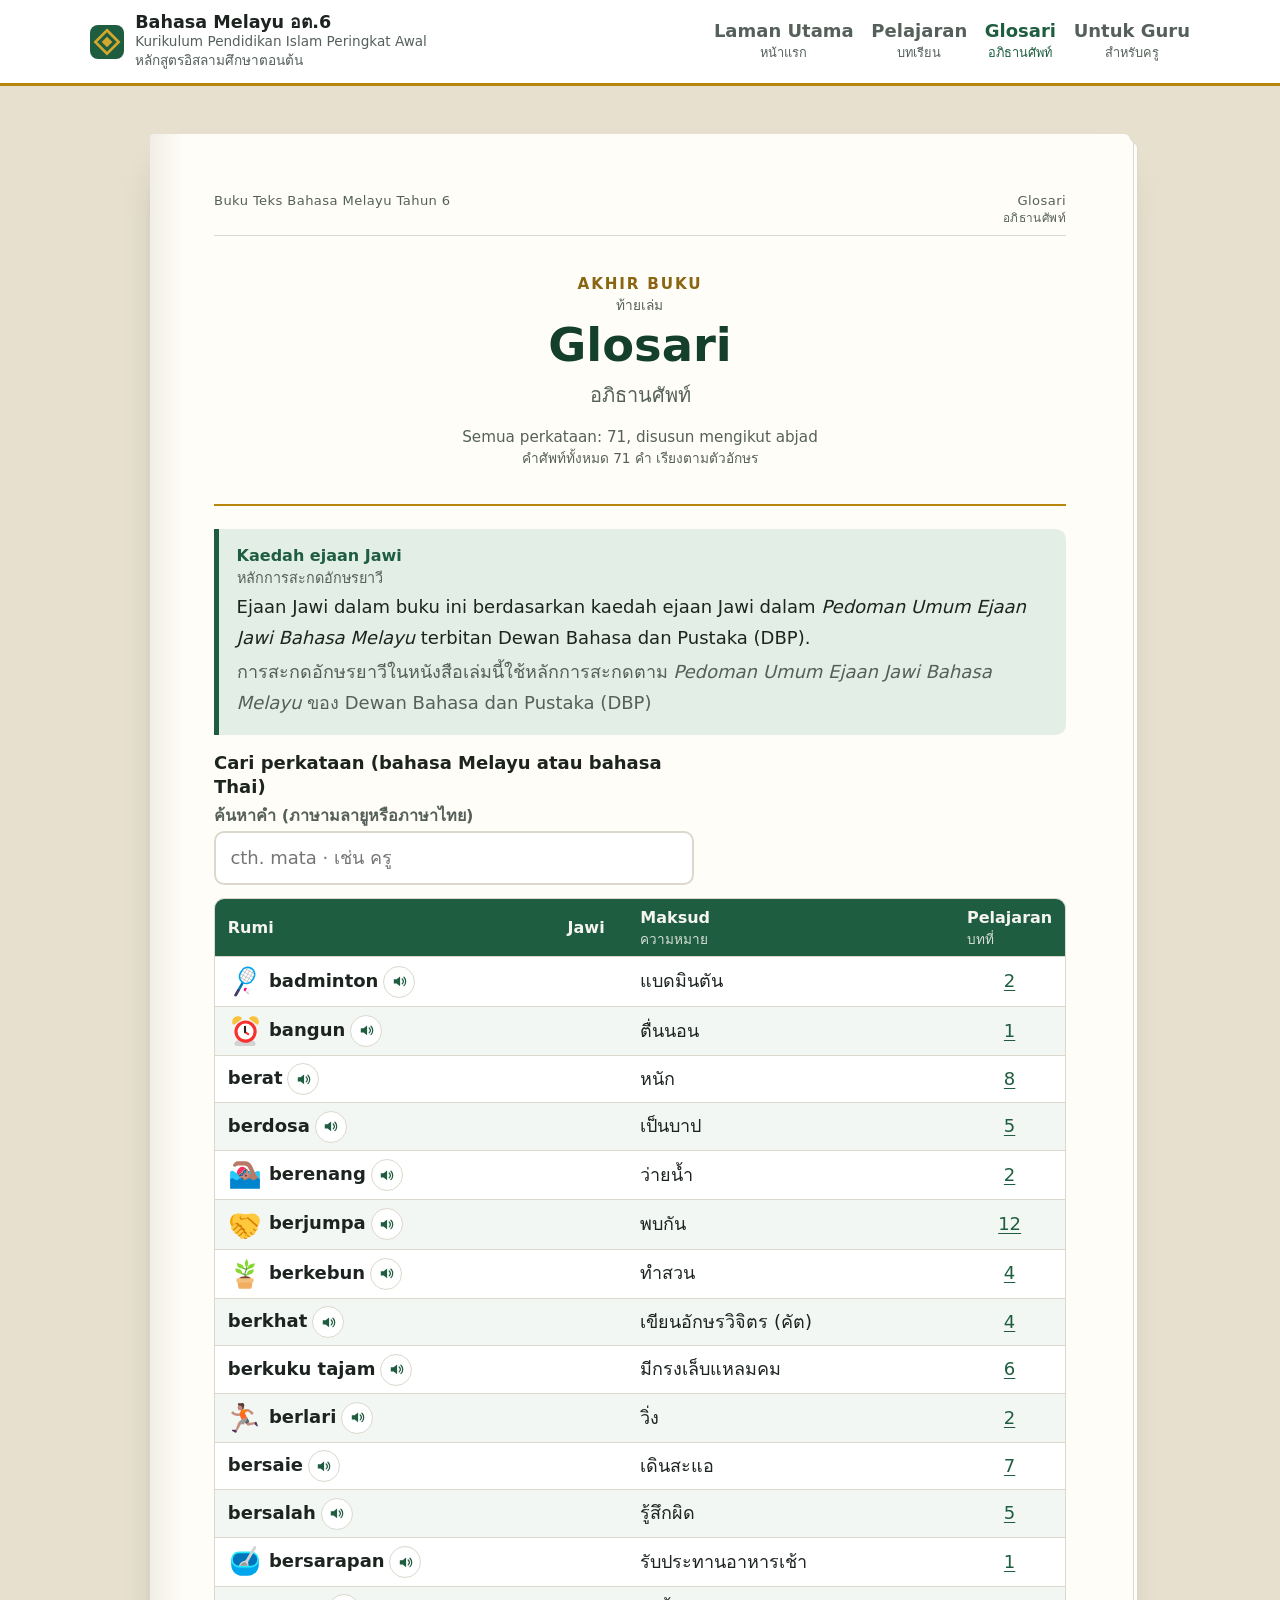
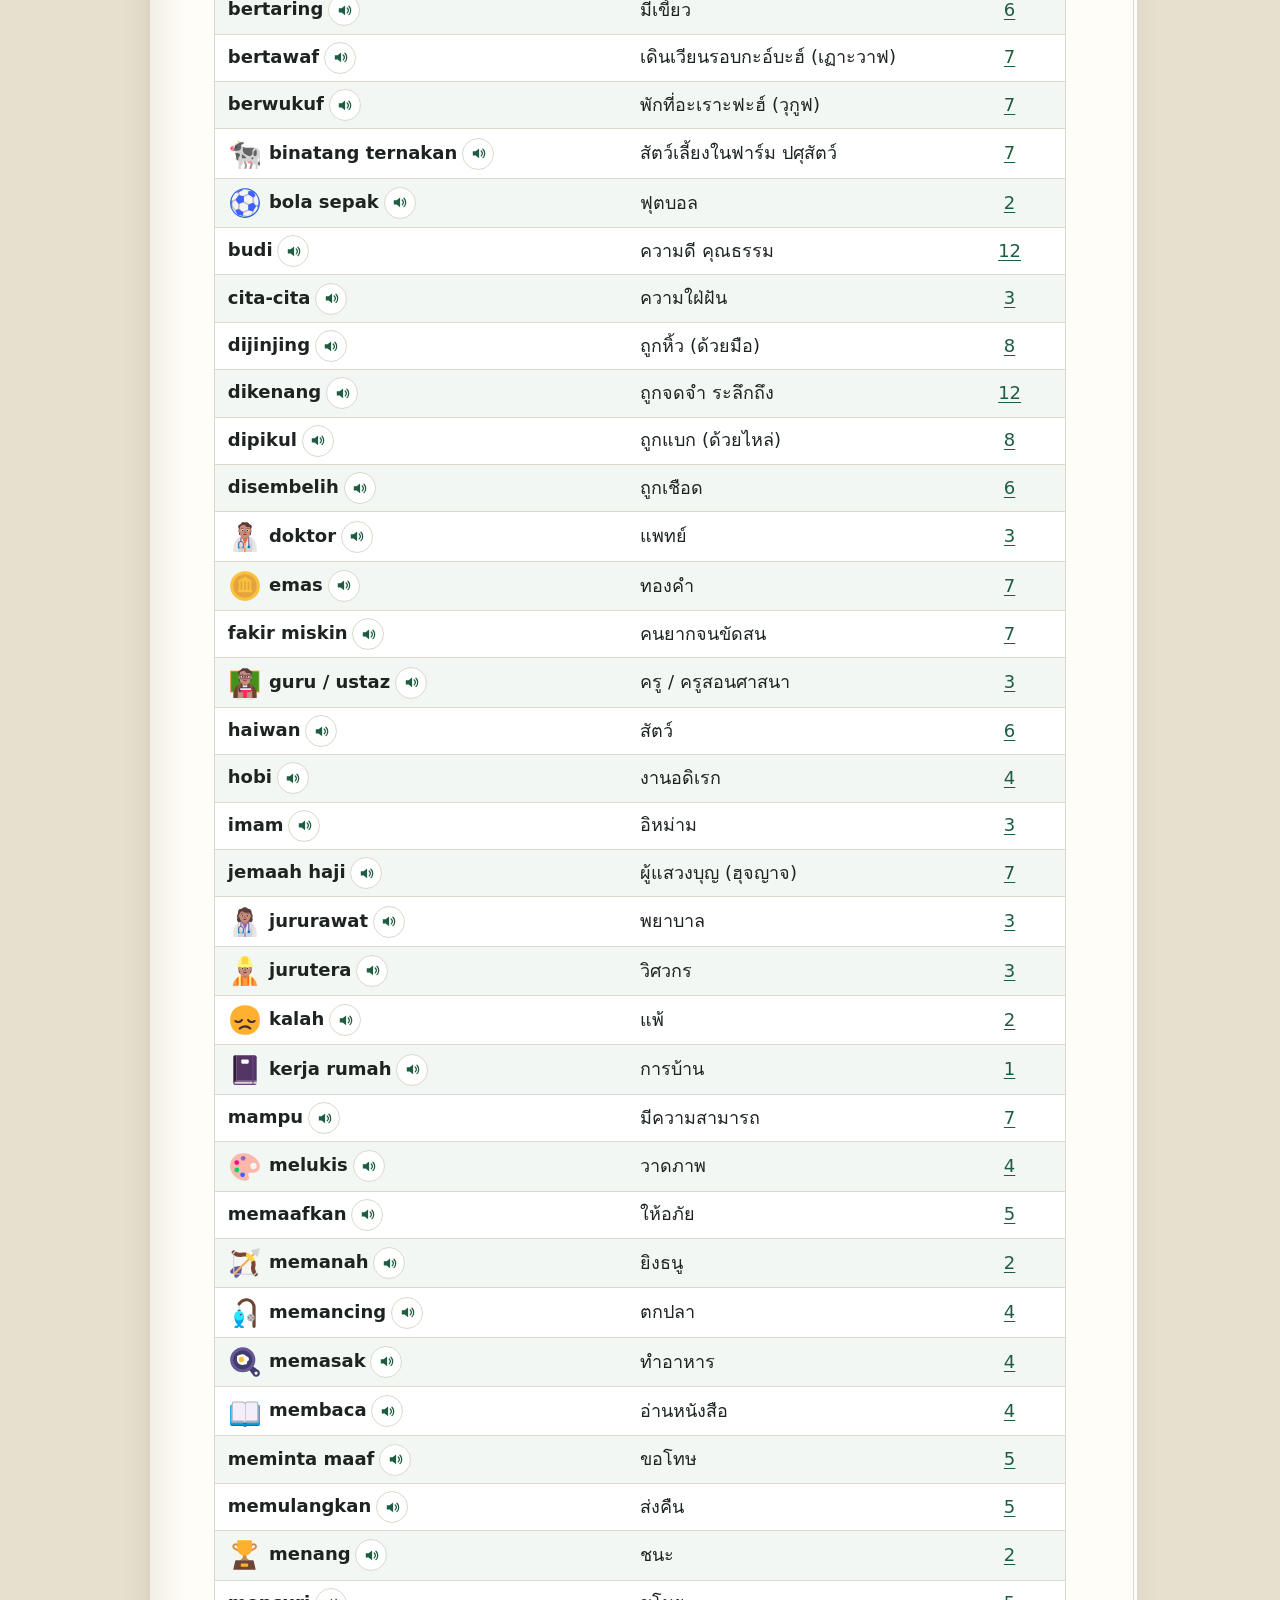
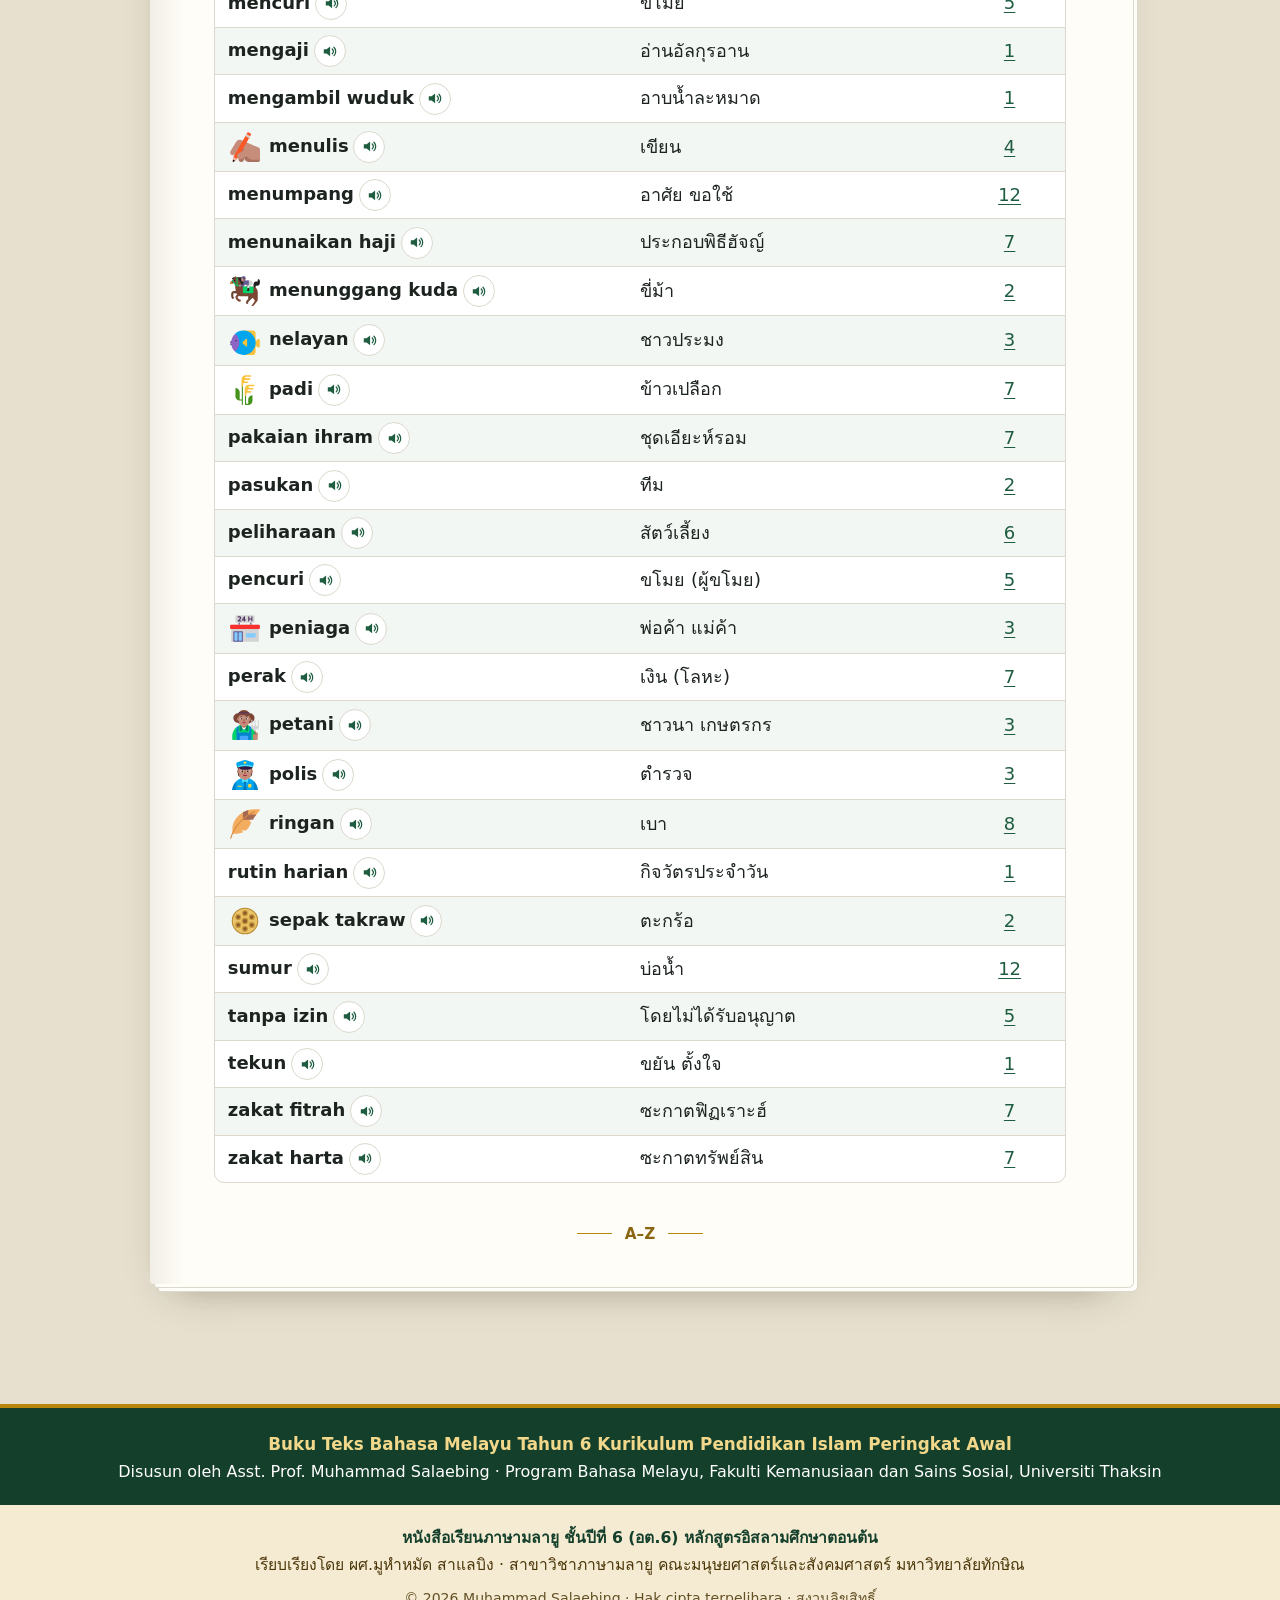
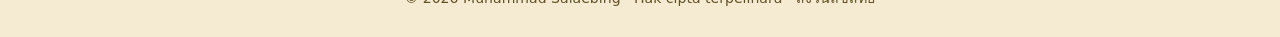
==== glosari.html @ 243a4817 "Laman buku teks Bahasa Melayu Tahun 6 (12 pelajaran) Laman web buku teks dwibahasa (Melayu–Thai) den" ====
<!doctype html>
<html lang="th">
<head>
<meta charset="utf-8">
<meta name="viewport" content="width=device-width, initial-scale=1">
<meta http-equiv="Content-Security-Policy" content="default-src 'self'; script-src 'self' https://gc.zgo.at; style-src 'self' 'unsafe-inline' https://fonts.googleapis.com; font-src 'self' https://fonts.gstatic.com; img-src 'self' data: https://buku-bm-at6.goatcounter.com; connect-src 'self' https://buku-bm-at6.goatcounter.com; media-src 'self'; object-src 'none'; base-uri 'self'; form-action 'none'; upgrade-insecure-requests">
<meta name="referrer" content="strict-origin-when-cross-origin">
<title>Glosari · อภิธานศัพท์ภาษามลายู–ไทย — Buku Teks Bahasa Melayu Tahun 6 · หนังสือเรียนภาษามลายู อต.6</title>
<meta name="description" content="Glosari bahasa Melayu–Thai: 71 perkataan dalam tulisan Rumi dan Jawi beserta sebutan. อภิธานศัพท์ภาษามลายู–ไทย 71 คำ อักษรรูมีและยาวี พร้อมเสียงอ่าน">
<link rel="canonical" href="https://salaebing-bahasa.github.io/buku-bm-at6/glosari.html">
<meta name="author" content="Muhammad Salaebing (ผศ.มูหำหมัด สาแลบิง)">
<meta property="og:type" content="website">
<meta property="og:site_name" content="Buku Teks Bahasa Melayu Tahun 6 · หนังสือเรียนภาษามลายู อต.6">
<meta property="og:title" content="Glosari · อภิธานศัพท์ภาษามลายู–ไทย — Buku Teks Bahasa Melayu Tahun 6 · หนังสือเรียนภาษามลายู อต.6">
<meta property="og:description" content="Glosari bahasa Melayu–Thai: 71 perkataan dalam tulisan Rumi dan Jawi beserta sebutan. อภิธานศัพท์ภาษามลายู–ไทย 71 คำ อักษรรูมีและยาวี พร้อมเสียงอ่าน">
<meta property="og:url" content="https://salaebing-bahasa.github.io/buku-bm-at6/glosari.html">
<meta property="og:image" content="https://salaebing-bahasa.github.io/buku-bm-at6/assets/share.png">
<meta property="og:image:width" content="1200">
<meta property="og:image:height" content="630">
<meta property="og:locale" content="th_TH">
<meta property="og:locale:alternate" content="ms_MY">
<meta name="twitter:card" content="summary_large_image">
<script type="application/ld+json">{"@context":"https://schema.org","@type":"DefinedTermSet","name":"Glosari Bahasa Melayu Tahun 6 · อภิธานศัพท์ อต.6","inLanguage":["ms","th"],"url":"https://salaebing-bahasa.github.io/buku-bm-at6/glosari.html","hasDefinedTerm":[{"@type":"DefinedTerm","name":"badminton","description":"แบดมินตัน"},{"@type":"DefinedTerm","name":"bangun","description":"ตื่นนอน"},{"@type":"DefinedTerm","name":"berat","description":"หนัก"},{"@type":"DefinedTerm","name":"berdosa","description":"เป็นบาป"},{"@type":"DefinedTerm","name":"berenang","description":"ว่ายน้ำ"},{"@type":"DefinedTerm","name":"berjumpa","description":"พบกัน"},{"@type":"DefinedTerm","name":"berkebun","description":"ทำสวน"},{"@type":"DefinedTerm","name":"berkhat","description":"เขียนอักษรวิจิตร (คัต)"},{"@type":"DefinedTerm","name":"berkuku tajam","description":"มีกรงเล็บแหลมคม"},{"@type":"DefinedTerm","name":"berlari","description":"วิ่ง"},{"@type":"DefinedTerm","name":"bersaie","description":"เดินสะแอ"},{"@type":"DefinedTerm","name":"bersalah","description":"รู้สึกผิด"},{"@type":"DefinedTerm","name":"bersarapan","description":"รับประทานอาหารเช้า"},{"@type":"DefinedTerm","name":"bertaring","description":"มีเขี้ยว"},{"@type":"DefinedTerm","name":"bertawaf","description":"เดินเวียนรอบกะอ์บะฮ์ (เฏาะวาฟ)"},{"@type":"DefinedTerm","name":"berwukuf","description":"พักที่อะเราะฟะฮ์ (วุกูฟ)"},{"@type":"DefinedTerm","name":"binatang ternakan","description":"สัตว์เลี้ยงในฟาร์ม ปศุสัตว์"},{"@type":"DefinedTerm","name":"bola sepak","description":"ฟุตบอล"},{"@type":"DefinedTerm","name":"budi","description":"ความดี คุณธรรม"},{"@type":"DefinedTerm","name":"cita-cita","description":"ความใฝ่ฝัน"},{"@type":"DefinedTerm","name":"dijinjing","description":"ถูกหิ้ว (ด้วยมือ)"},{"@type":"DefinedTerm","name":"dikenang","description":"ถูกจดจำ ระลึกถึง"},{"@type":"DefinedTerm","name":"dipikul","description":"ถูกแบก (ด้วยไหล่)"},{"@type":"DefinedTerm","name":"disembelih","description":"ถูกเชือด"},{"@type":"DefinedTerm","name":"doktor","description":"แพทย์"},{"@type":"DefinedTerm","name":"emas","description":"ทองคำ"},{"@type":"DefinedTerm","name":"fakir miskin","description":"คนยากจนขัดสน"},{"@type":"DefinedTerm","name":"guru / ustaz","description":"ครู / ครูสอนศาสนา"},{"@type":"DefinedTerm","name":"haiwan","description":"สัตว์"},{"@type":"DefinedTerm","name":"hobi","description":"งานอดิเรก"},{"@type":"DefinedTerm","name":"imam","description":"อิหม่าม"},{"@type":"DefinedTerm","name":"jemaah haji","description":"ผู้แสวงบุญ (ฮุจญาจ)"},{"@type":"DefinedTerm","name":"jururawat","description":"พยาบาล"},{"@type":"DefinedTerm","name":"jurutera","description":"วิศวกร"},{"@type":"DefinedTerm","name":"kalah","description":"แพ้"},{"@type":"DefinedTerm","name":"kerja rumah","description":"การบ้าน"},{"@type":"DefinedTerm","name":"mampu","description":"มีความสามารถ"},{"@type":"DefinedTerm","name":"melukis","description":"วาดภาพ"},{"@type":"DefinedTerm","name":"memaafkan","description":"ให้อภัย"},{"@type":"DefinedTerm","name":"memanah","description":"ยิงธนู"},{"@type":"DefinedTerm","name":"memancing","description":"ตกปลา"},{"@type":"DefinedTerm","name":"memasak","description":"ทำอาหาร"},{"@type":"DefinedTerm","name":"membaca","description":"อ่านหนังสือ"},{"@type":"DefinedTerm","name":"meminta maaf","description":"ขอโทษ"},{"@type":"DefinedTerm","name":"memulangkan","description":"ส่งคืน"},{"@type":"DefinedTerm","name":"menang","description":"ชนะ"},{"@type":"DefinedTerm","name":"mencuri","description":"ขโมย"},{"@type":"DefinedTerm","name":"mengaji","description":"อ่านอัลกุรอาน"},{"@type":"DefinedTerm","name":"mengambil wuduk","description":"อาบน้ำละหมาด"},{"@type":"DefinedTerm","name":"menulis","description":"เขียน"},{"@type":"DefinedTerm","name":"menumpang","description":"อาศัย ขอใช้"},{"@type":"DefinedTerm","name":"menunaikan haji","description":"ประกอบพิธีฮัจญ์"},{"@type":"DefinedTerm","name":"menunggang kuda","description":"ขี่ม้า"},{"@type":"DefinedTerm","name":"nelayan","description":"ชาวประมง"},{"@type":"DefinedTerm","name":"padi","description":"ข้าวเปลือก"},{"@type":"DefinedTerm","name":"pakaian ihram","description":"ชุดเอียะห์รอม"},{"@type":"DefinedTerm","name":"pasukan","description":"ทีม"},{"@type":"DefinedTerm","name":"peliharaan","description":"สัตว์เลี้ยง"},{"@type":"DefinedTerm","name":"pencuri","description":"ขโมย (ผู้ขโมย)"},{"@type":"DefinedTerm","name":"peniaga","description":"พ่อค้า แม่ค้า"},{"@type":"DefinedTerm","name":"perak","description":"เงิน (โลหะ)"},{"@type":"DefinedTerm","name":"petani","description":"ชาวนา เกษตรกร"},{"@type":"DefinedTerm","name":"polis","description":"ตำรวจ"},{"@type":"DefinedTerm","name":"ringan","description":"เบา"},{"@type":"DefinedTerm","name":"rutin harian","description":"กิจวัตรประจำวัน"},{"@type":"DefinedTerm","name":"sepak takraw","description":"ตะกร้อ"},{"@type":"DefinedTerm","name":"sumur","description":"บ่อน้ำ"},{"@type":"DefinedTerm","name":"tanpa izin","description":"โดยไม่ได้รับอนุญาต"},{"@type":"DefinedTerm","name":"tekun","description":"ขยัน ตั้งใจ"},{"@type":"DefinedTerm","name":"zakat fitrah","description":"ซะกาตฟิฏเราะฮ์"},{"@type":"DefinedTerm","name":"zakat harta","description":"ซะกาตทรัพย์สิน"}]}</script>
<link rel="preconnect" href="https://fonts.googleapis.com"><link rel="preconnect" href="https://fonts.gstatic.com" crossorigin><link href="https://fonts.googleapis.com/css2?family=Bai+Jamjuree:wght@500;600;700&family=Noto+Naskh+Arabic:wght@400;600&family=Sarabun:ital,wght@0,400;0,600;1,400&display=swap" rel="stylesheet">
<link rel="stylesheet" href="assets/style.css">
<link rel="icon" href="assets/favicon.svg" type="image/svg+xml">
</head>
<body>
<a class="skip" href="#isi"><span class="bi"><span lang="ms">Langkau ke kandungan</span><span class="tr">ข้ามไปยังเนื้อหา</span></span></a>
<header class="site-head">
  <a class="brand" href="index.html"><span class="mark" aria-hidden="true"></span><span>Bahasa Melayu อต.6<small lang="ms">Kurikulum Pendidikan Islam Peringkat Awal</small><small>หลักสูตรอิสลามศึกษาตอนต้น</small></span></a>
  <nav aria-label="Menu utama · เมนูหลัก"><a href="index.html"><span lang="ms">Laman Utama</span><small>หน้าแรก</small></a><a href="index.html#pelajaran"><span lang="ms">Pelajaran</span><small>บทเรียน</small></a><a href="glosari.html" aria-current="page"><span lang="ms">Glosari</span><small>อภิธานศัพท์</small></a><a href="index.html#guru"><span lang="ms">Untuk Guru</span><small>สำหรับครู</small></a></nav>
</header>
<main id="isi">

<article class="sheet">
<p class="running" aria-hidden="true"><span lang="ms">Buku Teks Bahasa Melayu Tahun 6</span><span><span class="bi"><span lang="ms">Glosari</span><span class="tr">อภิธานศัพท์</span></span></span></p>
<header class="unit-head opener"><p class="op-k"><span class="bi"><span lang="ms">Akhir buku</span><span class="tr">ท้ายเล่ม</span></span></p><h1>Glosari</h1><p class="th-title">อภิธานศัพท์</p><p class="hint"><span class="bi"><span lang="ms">Semua perkataan: 71, disusun mengikut abjad</span><span class="tr">คำศัพท์ทั้งหมด 71 คำ เรียงตามตัวอักษร</span></span></p></header>
<aside class="box ejaan"><p class="box-t"><span class="bi"><span lang="ms">Kaedah ejaan Jawi</span><span class="tr">หลักการสะกดอักษรยาวี</span></span></p><p lang="ms">Ejaan Jawi dalam buku ini berdasarkan kaedah ejaan Jawi dalam <em>Pedoman Umum Ejaan Jawi Bahasa Melayu</em> terbitan Dewan Bahasa dan Pustaka (DBP).</p><p class="tr">การสะกดอักษรยาวีในหนังสือเล่มนี้ใช้หลักการสะกดตาม <em>Pedoman Umum Ejaan Jawi Bahasa Melayu</em> ของ Dewan Bahasa dan Pustaka (DBP)</p></aside>
<label class="search"><span><span class="bi"><span lang="ms">Cari perkataan (bahasa Melayu atau bahasa Thai)</span><span class="tr">ค้นหาคำ (ภาษามลายูหรือภาษาไทย)</span></span></span><input type="search" id="g-q" placeholder="cth. mata · เช่น ครู" autocomplete="off"></label>
<p class="hint" id="g-count" aria-live="polite"></p>
<div class="tbl"><table class="vocab" id="g-table"><thead><tr><th>Rumi</th><th>Jawi</th><th><span class="bi"><span lang="ms">Maksud</span><span class="tr">ความหมาย</span></span></th><th><span class="bi"><span lang="ms">Pelajaran</span><span class="tr">บทที่</span></span></th></tr></thead><tbody><tr data-q="badminton แบดมินตัน"><td class="ms"><img class="pic" src="assets/gambar/badminton.svg" alt="" width="34" height="34" loading="lazy" decoding="async"><span>badminton</span><button type="button" class="say" data-say="badminton" aria-label="ฟังเสียง badminton" title="ฟังเสียง"><svg viewBox="0 0 24 24" aria-hidden="true"><path d="M4 9h4l5-4v14l-5-4H4z" fill="currentColor"/><path d="M16 8.5a5 5 0 0 1 0 7M18.5 6a8.5 8.5 0 0 1 0 12" fill="none" stroke="currentColor" stroke-width="1.8" stroke-linecap="round"/></svg></button></td><td class="jw-cell"></td><td>แบดมินตัน</td><td class="n"><a href="pelajaran/02.html">2</a></td></tr><tr data-q="bangun ตื่นนอน"><td class="ms"><img class="pic" src="assets/gambar/bangun.svg" alt="" width="34" height="34" loading="lazy" decoding="async"><span>bangun</span><button type="button" class="say" data-say="bangun" aria-label="ฟังเสียง bangun" title="ฟังเสียง"><svg viewBox="0 0 24 24" aria-hidden="true"><path d="M4 9h4l5-4v14l-5-4H4z" fill="currentColor"/><path d="M16 8.5a5 5 0 0 1 0 7M18.5 6a8.5 8.5 0 0 1 0 12" fill="none" stroke="currentColor" stroke-width="1.8" stroke-linecap="round"/></svg></button></td><td class="jw-cell"></td><td>ตื่นนอน</td><td class="n"><a href="pelajaran/01.html">1</a></td></tr><tr data-q="berat หนัก"><td class="ms"><span>berat</span><button type="button" class="say" data-say="berat" aria-label="ฟังเสียง berat" title="ฟังเสียง"><svg viewBox="0 0 24 24" aria-hidden="true"><path d="M4 9h4l5-4v14l-5-4H4z" fill="currentColor"/><path d="M16 8.5a5 5 0 0 1 0 7M18.5 6a8.5 8.5 0 0 1 0 12" fill="none" stroke="currentColor" stroke-width="1.8" stroke-linecap="round"/></svg></button></td><td class="jw-cell"></td><td>หนัก</td><td class="n"><a href="pelajaran/08.html">8</a></td></tr><tr data-q="berdosa เป็นบาป"><td class="ms"><span>berdosa</span><button type="button" class="say" data-say="berdosa" aria-label="ฟังเสียง berdosa" title="ฟังเสียง"><svg viewBox="0 0 24 24" aria-hidden="true"><path d="M4 9h4l5-4v14l-5-4H4z" fill="currentColor"/><path d="M16 8.5a5 5 0 0 1 0 7M18.5 6a8.5 8.5 0 0 1 0 12" fill="none" stroke="currentColor" stroke-width="1.8" stroke-linecap="round"/></svg></button></td><td class="jw-cell"></td><td>เป็นบาป</td><td class="n"><a href="pelajaran/05.html">5</a></td></tr><tr data-q="berenang ว่ายน้ำ"><td class="ms"><img class="pic" src="assets/gambar/berenang.svg" alt="" width="34" height="34" loading="lazy" decoding="async"><span>berenang</span><button type="button" class="say" data-say="berenang" aria-label="ฟังเสียง berenang" title="ฟังเสียง"><svg viewBox="0 0 24 24" aria-hidden="true"><path d="M4 9h4l5-4v14l-5-4H4z" fill="currentColor"/><path d="M16 8.5a5 5 0 0 1 0 7M18.5 6a8.5 8.5 0 0 1 0 12" fill="none" stroke="currentColor" stroke-width="1.8" stroke-linecap="round"/></svg></button></td><td class="jw-cell"></td><td>ว่ายน้ำ</td><td class="n"><a href="pelajaran/02.html">2</a></td></tr><tr data-q="berjumpa พบกัน"><td class="ms"><img class="pic" src="assets/gambar/berjumpa.svg" alt="" width="34" height="34" loading="lazy" decoding="async"><span>berjumpa</span><button type="button" class="say" data-say="berjumpa" aria-label="ฟังเสียง berjumpa" title="ฟังเสียง"><svg viewBox="0 0 24 24" aria-hidden="true"><path d="M4 9h4l5-4v14l-5-4H4z" fill="currentColor"/><path d="M16 8.5a5 5 0 0 1 0 7M18.5 6a8.5 8.5 0 0 1 0 12" fill="none" stroke="currentColor" stroke-width="1.8" stroke-linecap="round"/></svg></button></td><td class="jw-cell"></td><td>พบกัน</td><td class="n"><a href="pelajaran/12.html">12</a></td></tr><tr data-q="berkebun ทำสวน"><td class="ms"><img class="pic" src="assets/gambar/berkebun.svg" alt="" width="34" height="34" loading="lazy" decoding="async"><span>berkebun</span><button type="button" class="say" data-say="berkebun" aria-label="ฟังเสียง berkebun" title="ฟังเสียง"><svg viewBox="0 0 24 24" aria-hidden="true"><path d="M4 9h4l5-4v14l-5-4H4z" fill="currentColor"/><path d="M16 8.5a5 5 0 0 1 0 7M18.5 6a8.5 8.5 0 0 1 0 12" fill="none" stroke="currentColor" stroke-width="1.8" stroke-linecap="round"/></svg></button></td><td class="jw-cell"></td><td>ทำสวน</td><td class="n"><a href="pelajaran/04.html">4</a></td></tr><tr data-q="berkhat เขียนอักษรวิจิตร (คัต)"><td class="ms"><span>berkhat</span><button type="button" class="say" data-say="berkhat" aria-label="ฟังเสียง berkhat" title="ฟังเสียง"><svg viewBox="0 0 24 24" aria-hidden="true"><path d="M4 9h4l5-4v14l-5-4H4z" fill="currentColor"/><path d="M16 8.5a5 5 0 0 1 0 7M18.5 6a8.5 8.5 0 0 1 0 12" fill="none" stroke="currentColor" stroke-width="1.8" stroke-linecap="round"/></svg></button></td><td class="jw-cell"></td><td>เขียนอักษรวิจิตร (คัต)</td><td class="n"><a href="pelajaran/04.html">4</a></td></tr><tr data-q="berkuku tajam มีกรงเล็บแหลมคม"><td class="ms"><span>berkuku tajam</span><button type="button" class="say" data-say="berkuku tajam" aria-label="ฟังเสียง berkuku tajam" title="ฟังเสียง"><svg viewBox="0 0 24 24" aria-hidden="true"><path d="M4 9h4l5-4v14l-5-4H4z" fill="currentColor"/><path d="M16 8.5a5 5 0 0 1 0 7M18.5 6a8.5 8.5 0 0 1 0 12" fill="none" stroke="currentColor" stroke-width="1.8" stroke-linecap="round"/></svg></button></td><td class="jw-cell"></td><td>มีกรงเล็บแหลมคม</td><td class="n"><a href="pelajaran/06.html">6</a></td></tr><tr data-q="berlari วิ่ง"><td class="ms"><img class="pic" src="assets/gambar/berlari.svg" alt="" width="34" height="34" loading="lazy" decoding="async"><span>berlari</span><button type="button" class="say" data-say="berlari" aria-label="ฟังเสียง berlari" title="ฟังเสียง"><svg viewBox="0 0 24 24" aria-hidden="true"><path d="M4 9h4l5-4v14l-5-4H4z" fill="currentColor"/><path d="M16 8.5a5 5 0 0 1 0 7M18.5 6a8.5 8.5 0 0 1 0 12" fill="none" stroke="currentColor" stroke-width="1.8" stroke-linecap="round"/></svg></button></td><td class="jw-cell"></td><td>วิ่ง</td><td class="n"><a href="pelajaran/02.html">2</a></td></tr><tr data-q="bersaie เดินสะแอ"><td class="ms"><span>bersaie</span><button type="button" class="say" data-say="bersaie" aria-label="ฟังเสียง bersaie" title="ฟังเสียง"><svg viewBox="0 0 24 24" aria-hidden="true"><path d="M4 9h4l5-4v14l-5-4H4z" fill="currentColor"/><path d="M16 8.5a5 5 0 0 1 0 7M18.5 6a8.5 8.5 0 0 1 0 12" fill="none" stroke="currentColor" stroke-width="1.8" stroke-linecap="round"/></svg></button></td><td class="jw-cell"></td><td>เดินสะแอ</td><td class="n"><a href="pelajaran/07.html">7</a></td></tr><tr data-q="bersalah รู้สึกผิด"><td class="ms"><span>bersalah</span><button type="button" class="say" data-say="bersalah" aria-label="ฟังเสียง bersalah" title="ฟังเสียง"><svg viewBox="0 0 24 24" aria-hidden="true"><path d="M4 9h4l5-4v14l-5-4H4z" fill="currentColor"/><path d="M16 8.5a5 5 0 0 1 0 7M18.5 6a8.5 8.5 0 0 1 0 12" fill="none" stroke="currentColor" stroke-width="1.8" stroke-linecap="round"/></svg></button></td><td class="jw-cell"></td><td>รู้สึกผิด</td><td class="n"><a href="pelajaran/05.html">5</a></td></tr><tr data-q="bersarapan รับประทานอาหารเช้า"><td class="ms"><img class="pic" src="assets/gambar/bersarapan.svg" alt="" width="34" height="34" loading="lazy" decoding="async"><span>bersarapan</span><button type="button" class="say" data-say="bersarapan" aria-label="ฟังเสียง bersarapan" title="ฟังเสียง"><svg viewBox="0 0 24 24" aria-hidden="true"><path d="M4 9h4l5-4v14l-5-4H4z" fill="currentColor"/><path d="M16 8.5a5 5 0 0 1 0 7M18.5 6a8.5 8.5 0 0 1 0 12" fill="none" stroke="currentColor" stroke-width="1.8" stroke-linecap="round"/></svg></button></td><td class="jw-cell"></td><td>รับประทานอาหารเช้า</td><td class="n"><a href="pelajaran/01.html">1</a></td></tr><tr data-q="bertaring มีเขี้ยว"><td class="ms"><span>bertaring</span><button type="button" class="say" data-say="bertaring" aria-label="ฟังเสียง bertaring" title="ฟังเสียง"><svg viewBox="0 0 24 24" aria-hidden="true"><path d="M4 9h4l5-4v14l-5-4H4z" fill="currentColor"/><path d="M16 8.5a5 5 0 0 1 0 7M18.5 6a8.5 8.5 0 0 1 0 12" fill="none" stroke="currentColor" stroke-width="1.8" stroke-linecap="round"/></svg></button></td><td class="jw-cell"></td><td>มีเขี้ยว</td><td class="n"><a href="pelajaran/06.html">6</a></td></tr><tr data-q="bertawaf เดินเวียนรอบกะอ์บะฮ์ (เฏาะวาฟ)"><td class="ms"><span>bertawaf</span><button type="button" class="say" data-say="bertawaf" aria-label="ฟังเสียง bertawaf" title="ฟังเสียง"><svg viewBox="0 0 24 24" aria-hidden="true"><path d="M4 9h4l5-4v14l-5-4H4z" fill="currentColor"/><path d="M16 8.5a5 5 0 0 1 0 7M18.5 6a8.5 8.5 0 0 1 0 12" fill="none" stroke="currentColor" stroke-width="1.8" stroke-linecap="round"/></svg></button></td><td class="jw-cell"></td><td>เดินเวียนรอบกะอ์บะฮ์ (เฏาะวาฟ)</td><td class="n"><a href="pelajaran/07.html">7</a></td></tr><tr data-q="berwukuf พักที่อะเราะฟะฮ์ (วุกูฟ)"><td class="ms"><span>berwukuf</span><button type="button" class="say" data-say="berwukuf" aria-label="ฟังเสียง berwukuf" title="ฟังเสียง"><svg viewBox="0 0 24 24" aria-hidden="true"><path d="M4 9h4l5-4v14l-5-4H4z" fill="currentColor"/><path d="M16 8.5a5 5 0 0 1 0 7M18.5 6a8.5 8.5 0 0 1 0 12" fill="none" stroke="currentColor" stroke-width="1.8" stroke-linecap="round"/></svg></button></td><td class="jw-cell"></td><td>พักที่อะเราะฟะฮ์ (วุกูฟ)</td><td class="n"><a href="pelajaran/07.html">7</a></td></tr><tr data-q="binatang ternakan สัตว์เลี้ยงในฟาร์ม ปศุสัตว์"><td class="ms"><img class="pic" src="assets/gambar/binatang-ternakan.svg" alt="" width="34" height="34" loading="lazy" decoding="async"><span>binatang ternakan</span><button type="button" class="say" data-say="binatang ternakan" aria-label="ฟังเสียง binatang ternakan" title="ฟังเสียง"><svg viewBox="0 0 24 24" aria-hidden="true"><path d="M4 9h4l5-4v14l-5-4H4z" fill="currentColor"/><path d="M16 8.5a5 5 0 0 1 0 7M18.5 6a8.5 8.5 0 0 1 0 12" fill="none" stroke="currentColor" stroke-width="1.8" stroke-linecap="round"/></svg></button></td><td class="jw-cell"></td><td>สัตว์เลี้ยงในฟาร์ม ปศุสัตว์</td><td class="n"><a href="pelajaran/07.html">7</a></td></tr><tr data-q="bola sepak ฟุตบอล"><td class="ms"><img class="pic" src="assets/gambar/bola-sepak.svg" alt="" width="34" height="34" loading="lazy" decoding="async"><span>bola sepak</span><button type="button" class="say" data-say="bola sepak" aria-label="ฟังเสียง bola sepak" title="ฟังเสียง"><svg viewBox="0 0 24 24" aria-hidden="true"><path d="M4 9h4l5-4v14l-5-4H4z" fill="currentColor"/><path d="M16 8.5a5 5 0 0 1 0 7M18.5 6a8.5 8.5 0 0 1 0 12" fill="none" stroke="currentColor" stroke-width="1.8" stroke-linecap="round"/></svg></button></td><td class="jw-cell"></td><td>ฟุตบอล</td><td class="n"><a href="pelajaran/02.html">2</a></td></tr><tr data-q="budi ความดี คุณธรรม"><td class="ms"><span>budi</span><button type="button" class="say" data-say="budi" aria-label="ฟังเสียง budi" title="ฟังเสียง"><svg viewBox="0 0 24 24" aria-hidden="true"><path d="M4 9h4l5-4v14l-5-4H4z" fill="currentColor"/><path d="M16 8.5a5 5 0 0 1 0 7M18.5 6a8.5 8.5 0 0 1 0 12" fill="none" stroke="currentColor" stroke-width="1.8" stroke-linecap="round"/></svg></button></td><td class="jw-cell"></td><td>ความดี คุณธรรม</td><td class="n"><a href="pelajaran/12.html">12</a></td></tr><tr data-q="cita-cita ความใฝ่ฝัน"><td class="ms"><span>cita-cita</span><button type="button" class="say" data-say="cita-cita" aria-label="ฟังเสียง cita-cita" title="ฟังเสียง"><svg viewBox="0 0 24 24" aria-hidden="true"><path d="M4 9h4l5-4v14l-5-4H4z" fill="currentColor"/><path d="M16 8.5a5 5 0 0 1 0 7M18.5 6a8.5 8.5 0 0 1 0 12" fill="none" stroke="currentColor" stroke-width="1.8" stroke-linecap="round"/></svg></button></td><td class="jw-cell"></td><td>ความใฝ่ฝัน</td><td class="n"><a href="pelajaran/03.html">3</a></td></tr><tr data-q="dijinjing ถูกหิ้ว (ด้วยมือ)"><td class="ms"><span>dijinjing</span><button type="button" class="say" data-say="dijinjing" aria-label="ฟังเสียง dijinjing" title="ฟังเสียง"><svg viewBox="0 0 24 24" aria-hidden="true"><path d="M4 9h4l5-4v14l-5-4H4z" fill="currentColor"/><path d="M16 8.5a5 5 0 0 1 0 7M18.5 6a8.5 8.5 0 0 1 0 12" fill="none" stroke="currentColor" stroke-width="1.8" stroke-linecap="round"/></svg></button></td><td class="jw-cell"></td><td>ถูกหิ้ว (ด้วยมือ)</td><td class="n"><a href="pelajaran/08.html">8</a></td></tr><tr data-q="dikenang ถูกจดจำ ระลึกถึง"><td class="ms"><span>dikenang</span><button type="button" class="say" data-say="dikenang" aria-label="ฟังเสียง dikenang" title="ฟังเสียง"><svg viewBox="0 0 24 24" aria-hidden="true"><path d="M4 9h4l5-4v14l-5-4H4z" fill="currentColor"/><path d="M16 8.5a5 5 0 0 1 0 7M18.5 6a8.5 8.5 0 0 1 0 12" fill="none" stroke="currentColor" stroke-width="1.8" stroke-linecap="round"/></svg></button></td><td class="jw-cell"></td><td>ถูกจดจำ ระลึกถึง</td><td class="n"><a href="pelajaran/12.html">12</a></td></tr><tr data-q="dipikul ถูกแบก (ด้วยไหล่)"><td class="ms"><span>dipikul</span><button type="button" class="say" data-say="dipikul" aria-label="ฟังเสียง dipikul" title="ฟังเสียง"><svg viewBox="0 0 24 24" aria-hidden="true"><path d="M4 9h4l5-4v14l-5-4H4z" fill="currentColor"/><path d="M16 8.5a5 5 0 0 1 0 7M18.5 6a8.5 8.5 0 0 1 0 12" fill="none" stroke="currentColor" stroke-width="1.8" stroke-linecap="round"/></svg></button></td><td class="jw-cell"></td><td>ถูกแบก (ด้วยไหล่)</td><td class="n"><a href="pelajaran/08.html">8</a></td></tr><tr data-q="disembelih ถูกเชือด"><td class="ms"><span>disembelih</span><button type="button" class="say" data-say="disembelih" aria-label="ฟังเสียง disembelih" title="ฟังเสียง"><svg viewBox="0 0 24 24" aria-hidden="true"><path d="M4 9h4l5-4v14l-5-4H4z" fill="currentColor"/><path d="M16 8.5a5 5 0 0 1 0 7M18.5 6a8.5 8.5 0 0 1 0 12" fill="none" stroke="currentColor" stroke-width="1.8" stroke-linecap="round"/></svg></button></td><td class="jw-cell"></td><td>ถูกเชือด</td><td class="n"><a href="pelajaran/06.html">6</a></td></tr><tr data-q="doktor แพทย์"><td class="ms"><img class="pic" src="assets/gambar/doktor.svg" alt="" width="34" height="34" loading="lazy" decoding="async"><span>doktor</span><button type="button" class="say" data-say="doktor" aria-label="ฟังเสียง doktor" title="ฟังเสียง"><svg viewBox="0 0 24 24" aria-hidden="true"><path d="M4 9h4l5-4v14l-5-4H4z" fill="currentColor"/><path d="M16 8.5a5 5 0 0 1 0 7M18.5 6a8.5 8.5 0 0 1 0 12" fill="none" stroke="currentColor" stroke-width="1.8" stroke-linecap="round"/></svg></button></td><td class="jw-cell"></td><td>แพทย์</td><td class="n"><a href="pelajaran/03.html">3</a></td></tr><tr data-q="emas ทองคำ"><td class="ms"><img class="pic" src="assets/gambar/emas.svg" alt="" width="34" height="34" loading="lazy" decoding="async"><span>emas</span><button type="button" class="say" data-say="emas" aria-label="ฟังเสียง emas" title="ฟังเสียง"><svg viewBox="0 0 24 24" aria-hidden="true"><path d="M4 9h4l5-4v14l-5-4H4z" fill="currentColor"/><path d="M16 8.5a5 5 0 0 1 0 7M18.5 6a8.5 8.5 0 0 1 0 12" fill="none" stroke="currentColor" stroke-width="1.8" stroke-linecap="round"/></svg></button></td><td class="jw-cell"></td><td>ทองคำ</td><td class="n"><a href="pelajaran/07.html">7</a></td></tr><tr data-q="fakir miskin คนยากจนขัดสน"><td class="ms"><span>fakir miskin</span><button type="button" class="say" data-say="fakir miskin" aria-label="ฟังเสียง fakir miskin" title="ฟังเสียง"><svg viewBox="0 0 24 24" aria-hidden="true"><path d="M4 9h4l5-4v14l-5-4H4z" fill="currentColor"/><path d="M16 8.5a5 5 0 0 1 0 7M18.5 6a8.5 8.5 0 0 1 0 12" fill="none" stroke="currentColor" stroke-width="1.8" stroke-linecap="round"/></svg></button></td><td class="jw-cell"></td><td>คนยากจนขัดสน</td><td class="n"><a href="pelajaran/07.html">7</a></td></tr><tr data-q="guru / ustaz ครู / ครูสอนศาสนา"><td class="ms"><img class="pic" src="assets/gambar/guru.svg" alt="" width="34" height="34" loading="lazy" decoding="async"><span>guru / ustaz</span><button type="button" class="say" data-say="guru / ustaz" aria-label="ฟังเสียง guru / ustaz" title="ฟังเสียง"><svg viewBox="0 0 24 24" aria-hidden="true"><path d="M4 9h4l5-4v14l-5-4H4z" fill="currentColor"/><path d="M16 8.5a5 5 0 0 1 0 7M18.5 6a8.5 8.5 0 0 1 0 12" fill="none" stroke="currentColor" stroke-width="1.8" stroke-linecap="round"/></svg></button></td><td class="jw-cell"></td><td>ครู / ครูสอนศาสนา</td><td class="n"><a href="pelajaran/03.html">3</a></td></tr><tr data-q="haiwan สัตว์"><td class="ms"><span>haiwan</span><button type="button" class="say" data-say="haiwan" aria-label="ฟังเสียง haiwan" title="ฟังเสียง"><svg viewBox="0 0 24 24" aria-hidden="true"><path d="M4 9h4l5-4v14l-5-4H4z" fill="currentColor"/><path d="M16 8.5a5 5 0 0 1 0 7M18.5 6a8.5 8.5 0 0 1 0 12" fill="none" stroke="currentColor" stroke-width="1.8" stroke-linecap="round"/></svg></button></td><td class="jw-cell"></td><td>สัตว์</td><td class="n"><a href="pelajaran/06.html">6</a></td></tr><tr data-q="hobi งานอดิเรก"><td class="ms"><span>hobi</span><button type="button" class="say" data-say="hobi" aria-label="ฟังเสียง hobi" title="ฟังเสียง"><svg viewBox="0 0 24 24" aria-hidden="true"><path d="M4 9h4l5-4v14l-5-4H4z" fill="currentColor"/><path d="M16 8.5a5 5 0 0 1 0 7M18.5 6a8.5 8.5 0 0 1 0 12" fill="none" stroke="currentColor" stroke-width="1.8" stroke-linecap="round"/></svg></button></td><td class="jw-cell"></td><td>งานอดิเรก</td><td class="n"><a href="pelajaran/04.html">4</a></td></tr><tr data-q="imam อิหม่าม"><td class="ms"><span>imam</span><button type="button" class="say" data-say="imam" aria-label="ฟังเสียง imam" title="ฟังเสียง"><svg viewBox="0 0 24 24" aria-hidden="true"><path d="M4 9h4l5-4v14l-5-4H4z" fill="currentColor"/><path d="M16 8.5a5 5 0 0 1 0 7M18.5 6a8.5 8.5 0 0 1 0 12" fill="none" stroke="currentColor" stroke-width="1.8" stroke-linecap="round"/></svg></button></td><td class="jw-cell"></td><td>อิหม่าม</td><td class="n"><a href="pelajaran/03.html">3</a></td></tr><tr data-q="jemaah haji ผู้แสวงบุญ (ฮุจญาจ)"><td class="ms"><span>jemaah haji</span><button type="button" class="say" data-say="jemaah haji" aria-label="ฟังเสียง jemaah haji" title="ฟังเสียง"><svg viewBox="0 0 24 24" aria-hidden="true"><path d="M4 9h4l5-4v14l-5-4H4z" fill="currentColor"/><path d="M16 8.5a5 5 0 0 1 0 7M18.5 6a8.5 8.5 0 0 1 0 12" fill="none" stroke="currentColor" stroke-width="1.8" stroke-linecap="round"/></svg></button></td><td class="jw-cell"></td><td>ผู้แสวงบุญ (ฮุจญาจ)</td><td class="n"><a href="pelajaran/07.html">7</a></td></tr><tr data-q="jururawat พยาบาล"><td class="ms"><img class="pic" src="assets/gambar/jururawat.svg" alt="" width="34" height="34" loading="lazy" decoding="async"><span>jururawat</span><button type="button" class="say" data-say="jururawat" aria-label="ฟังเสียง jururawat" title="ฟังเสียง"><svg viewBox="0 0 24 24" aria-hidden="true"><path d="M4 9h4l5-4v14l-5-4H4z" fill="currentColor"/><path d="M16 8.5a5 5 0 0 1 0 7M18.5 6a8.5 8.5 0 0 1 0 12" fill="none" stroke="currentColor" stroke-width="1.8" stroke-linecap="round"/></svg></button></td><td class="jw-cell"></td><td>พยาบาล</td><td class="n"><a href="pelajaran/03.html">3</a></td></tr><tr data-q="jurutera วิศวกร"><td class="ms"><img class="pic" src="assets/gambar/jurutera.svg" alt="" width="34" height="34" loading="lazy" decoding="async"><span>jurutera</span><button type="button" class="say" data-say="jurutera" aria-label="ฟังเสียง jurutera" title="ฟังเสียง"><svg viewBox="0 0 24 24" aria-hidden="true"><path d="M4 9h4l5-4v14l-5-4H4z" fill="currentColor"/><path d="M16 8.5a5 5 0 0 1 0 7M18.5 6a8.5 8.5 0 0 1 0 12" fill="none" stroke="currentColor" stroke-width="1.8" stroke-linecap="round"/></svg></button></td><td class="jw-cell"></td><td>วิศวกร</td><td class="n"><a href="pelajaran/03.html">3</a></td></tr><tr data-q="kalah แพ้"><td class="ms"><img class="pic" src="assets/gambar/kalah.svg" alt="" width="34" height="34" loading="lazy" decoding="async"><span>kalah</span><button type="button" class="say" data-say="kalah" aria-label="ฟังเสียง kalah" title="ฟังเสียง"><svg viewBox="0 0 24 24" aria-hidden="true"><path d="M4 9h4l5-4v14l-5-4H4z" fill="currentColor"/><path d="M16 8.5a5 5 0 0 1 0 7M18.5 6a8.5 8.5 0 0 1 0 12" fill="none" stroke="currentColor" stroke-width="1.8" stroke-linecap="round"/></svg></button></td><td class="jw-cell"></td><td>แพ้</td><td class="n"><a href="pelajaran/02.html">2</a></td></tr><tr data-q="kerja rumah การบ้าน"><td class="ms"><img class="pic" src="assets/gambar/kerja-rumah.svg" alt="" width="34" height="34" loading="lazy" decoding="async"><span>kerja rumah</span><button type="button" class="say" data-say="kerja rumah" aria-label="ฟังเสียง kerja rumah" title="ฟังเสียง"><svg viewBox="0 0 24 24" aria-hidden="true"><path d="M4 9h4l5-4v14l-5-4H4z" fill="currentColor"/><path d="M16 8.5a5 5 0 0 1 0 7M18.5 6a8.5 8.5 0 0 1 0 12" fill="none" stroke="currentColor" stroke-width="1.8" stroke-linecap="round"/></svg></button></td><td class="jw-cell"></td><td>การบ้าน</td><td class="n"><a href="pelajaran/01.html">1</a></td></tr><tr data-q="mampu มีความสามารถ"><td class="ms"><span>mampu</span><button type="button" class="say" data-say="mampu" aria-label="ฟังเสียง mampu" title="ฟังเสียง"><svg viewBox="0 0 24 24" aria-hidden="true"><path d="M4 9h4l5-4v14l-5-4H4z" fill="currentColor"/><path d="M16 8.5a5 5 0 0 1 0 7M18.5 6a8.5 8.5 0 0 1 0 12" fill="none" stroke="currentColor" stroke-width="1.8" stroke-linecap="round"/></svg></button></td><td class="jw-cell"></td><td>มีความสามารถ</td><td class="n"><a href="pelajaran/07.html">7</a></td></tr><tr data-q="melukis วาดภาพ"><td class="ms"><img class="pic" src="assets/gambar/melukis.svg" alt="" width="34" height="34" loading="lazy" decoding="async"><span>melukis</span><button type="button" class="say" data-say="melukis" aria-label="ฟังเสียง melukis" title="ฟังเสียง"><svg viewBox="0 0 24 24" aria-hidden="true"><path d="M4 9h4l5-4v14l-5-4H4z" fill="currentColor"/><path d="M16 8.5a5 5 0 0 1 0 7M18.5 6a8.5 8.5 0 0 1 0 12" fill="none" stroke="currentColor" stroke-width="1.8" stroke-linecap="round"/></svg></button></td><td class="jw-cell"></td><td>วาดภาพ</td><td class="n"><a href="pelajaran/04.html">4</a></td></tr><tr data-q="memaafkan ให้อภัย"><td class="ms"><span>memaafkan</span><button type="button" class="say" data-say="memaafkan" aria-label="ฟังเสียง memaafkan" title="ฟังเสียง"><svg viewBox="0 0 24 24" aria-hidden="true"><path d="M4 9h4l5-4v14l-5-4H4z" fill="currentColor"/><path d="M16 8.5a5 5 0 0 1 0 7M18.5 6a8.5 8.5 0 0 1 0 12" fill="none" stroke="currentColor" stroke-width="1.8" stroke-linecap="round"/></svg></button></td><td class="jw-cell"></td><td>ให้อภัย</td><td class="n"><a href="pelajaran/05.html">5</a></td></tr><tr data-q="memanah ยิงธนู"><td class="ms"><img class="pic" src="assets/gambar/memanah.svg" alt="" width="34" height="34" loading="lazy" decoding="async"><span>memanah</span><button type="button" class="say" data-say="memanah" aria-label="ฟังเสียง memanah" title="ฟังเสียง"><svg viewBox="0 0 24 24" aria-hidden="true"><path d="M4 9h4l5-4v14l-5-4H4z" fill="currentColor"/><path d="M16 8.5a5 5 0 0 1 0 7M18.5 6a8.5 8.5 0 0 1 0 12" fill="none" stroke="currentColor" stroke-width="1.8" stroke-linecap="round"/></svg></button></td><td class="jw-cell"></td><td>ยิงธนู</td><td class="n"><a href="pelajaran/02.html">2</a></td></tr><tr data-q="memancing ตกปลา"><td class="ms"><img class="pic" src="assets/gambar/memancing.svg" alt="" width="34" height="34" loading="lazy" decoding="async"><span>memancing</span><button type="button" class="say" data-say="memancing" aria-label="ฟังเสียง memancing" title="ฟังเสียง"><svg viewBox="0 0 24 24" aria-hidden="true"><path d="M4 9h4l5-4v14l-5-4H4z" fill="currentColor"/><path d="M16 8.5a5 5 0 0 1 0 7M18.5 6a8.5 8.5 0 0 1 0 12" fill="none" stroke="currentColor" stroke-width="1.8" stroke-linecap="round"/></svg></button></td><td class="jw-cell"></td><td>ตกปลา</td><td class="n"><a href="pelajaran/04.html">4</a></td></tr><tr data-q="memasak ทำอาหาร"><td class="ms"><img class="pic" src="assets/gambar/memasak.svg" alt="" width="34" height="34" loading="lazy" decoding="async"><span>memasak</span><button type="button" class="say" data-say="memasak" aria-label="ฟังเสียง memasak" title="ฟังเสียง"><svg viewBox="0 0 24 24" aria-hidden="true"><path d="M4 9h4l5-4v14l-5-4H4z" fill="currentColor"/><path d="M16 8.5a5 5 0 0 1 0 7M18.5 6a8.5 8.5 0 0 1 0 12" fill="none" stroke="currentColor" stroke-width="1.8" stroke-linecap="round"/></svg></button></td><td class="jw-cell"></td><td>ทำอาหาร</td><td class="n"><a href="pelajaran/04.html">4</a></td></tr><tr data-q="membaca อ่านหนังสือ"><td class="ms"><img class="pic" src="assets/gambar/membaca.svg" alt="" width="34" height="34" loading="lazy" decoding="async"><span>membaca</span><button type="button" class="say" data-say="membaca" aria-label="ฟังเสียง membaca" title="ฟังเสียง"><svg viewBox="0 0 24 24" aria-hidden="true"><path d="M4 9h4l5-4v14l-5-4H4z" fill="currentColor"/><path d="M16 8.5a5 5 0 0 1 0 7M18.5 6a8.5 8.5 0 0 1 0 12" fill="none" stroke="currentColor" stroke-width="1.8" stroke-linecap="round"/></svg></button></td><td class="jw-cell"></td><td>อ่านหนังสือ</td><td class="n"><a href="pelajaran/04.html">4</a></td></tr><tr data-q="meminta maaf ขอโทษ"><td class="ms"><span>meminta maaf</span><button type="button" class="say" data-say="meminta maaf" aria-label="ฟังเสียง meminta maaf" title="ฟังเสียง"><svg viewBox="0 0 24 24" aria-hidden="true"><path d="M4 9h4l5-4v14l-5-4H4z" fill="currentColor"/><path d="M16 8.5a5 5 0 0 1 0 7M18.5 6a8.5 8.5 0 0 1 0 12" fill="none" stroke="currentColor" stroke-width="1.8" stroke-linecap="round"/></svg></button></td><td class="jw-cell"></td><td>ขอโทษ</td><td class="n"><a href="pelajaran/05.html">5</a></td></tr><tr data-q="memulangkan ส่งคืน"><td class="ms"><span>memulangkan</span><button type="button" class="say" data-say="memulangkan" aria-label="ฟังเสียง memulangkan" title="ฟังเสียง"><svg viewBox="0 0 24 24" aria-hidden="true"><path d="M4 9h4l5-4v14l-5-4H4z" fill="currentColor"/><path d="M16 8.5a5 5 0 0 1 0 7M18.5 6a8.5 8.5 0 0 1 0 12" fill="none" stroke="currentColor" stroke-width="1.8" stroke-linecap="round"/></svg></button></td><td class="jw-cell"></td><td>ส่งคืน</td><td class="n"><a href="pelajaran/05.html">5</a></td></tr><tr data-q="menang ชนะ"><td class="ms"><img class="pic" src="assets/gambar/menang.svg" alt="" width="34" height="34" loading="lazy" decoding="async"><span>menang</span><button type="button" class="say" data-say="menang" aria-label="ฟังเสียง menang" title="ฟังเสียง"><svg viewBox="0 0 24 24" aria-hidden="true"><path d="M4 9h4l5-4v14l-5-4H4z" fill="currentColor"/><path d="M16 8.5a5 5 0 0 1 0 7M18.5 6a8.5 8.5 0 0 1 0 12" fill="none" stroke="currentColor" stroke-width="1.8" stroke-linecap="round"/></svg></button></td><td class="jw-cell"></td><td>ชนะ</td><td class="n"><a href="pelajaran/02.html">2</a></td></tr><tr data-q="mencuri ขโมย"><td class="ms"><span>mencuri</span><button type="button" class="say" data-say="mencuri" aria-label="ฟังเสียง mencuri" title="ฟังเสียง"><svg viewBox="0 0 24 24" aria-hidden="true"><path d="M4 9h4l5-4v14l-5-4H4z" fill="currentColor"/><path d="M16 8.5a5 5 0 0 1 0 7M18.5 6a8.5 8.5 0 0 1 0 12" fill="none" stroke="currentColor" stroke-width="1.8" stroke-linecap="round"/></svg></button></td><td class="jw-cell"></td><td>ขโมย</td><td class="n"><a href="pelajaran/05.html">5</a></td></tr><tr data-q="mengaji อ่านอัลกุรอาน"><td class="ms"><span>mengaji</span><button type="button" class="say" data-say="mengaji" aria-label="ฟังเสียง mengaji" title="ฟังเสียง"><svg viewBox="0 0 24 24" aria-hidden="true"><path d="M4 9h4l5-4v14l-5-4H4z" fill="currentColor"/><path d="M16 8.5a5 5 0 0 1 0 7M18.5 6a8.5 8.5 0 0 1 0 12" fill="none" stroke="currentColor" stroke-width="1.8" stroke-linecap="round"/></svg></button></td><td class="jw-cell"></td><td>อ่านอัลกุรอาน</td><td class="n"><a href="pelajaran/01.html">1</a></td></tr><tr data-q="mengambil wuduk อาบน้ำละหมาด"><td class="ms"><span>mengambil wuduk</span><button type="button" class="say" data-say="mengambil wuduk" aria-label="ฟังเสียง mengambil wuduk" title="ฟังเสียง"><svg viewBox="0 0 24 24" aria-hidden="true"><path d="M4 9h4l5-4v14l-5-4H4z" fill="currentColor"/><path d="M16 8.5a5 5 0 0 1 0 7M18.5 6a8.5 8.5 0 0 1 0 12" fill="none" stroke="currentColor" stroke-width="1.8" stroke-linecap="round"/></svg></button></td><td class="jw-cell"></td><td>อาบน้ำละหมาด</td><td class="n"><a href="pelajaran/01.html">1</a></td></tr><tr data-q="menulis เขียน"><td class="ms"><img class="pic" src="assets/gambar/menulis.svg" alt="" width="34" height="34" loading="lazy" decoding="async"><span>menulis</span><button type="button" class="say" data-say="menulis" aria-label="ฟังเสียง menulis" title="ฟังเสียง"><svg viewBox="0 0 24 24" aria-hidden="true"><path d="M4 9h4l5-4v14l-5-4H4z" fill="currentColor"/><path d="M16 8.5a5 5 0 0 1 0 7M18.5 6a8.5 8.5 0 0 1 0 12" fill="none" stroke="currentColor" stroke-width="1.8" stroke-linecap="round"/></svg></button></td><td class="jw-cell"></td><td>เขียน</td><td class="n"><a href="pelajaran/04.html">4</a></td></tr><tr data-q="menumpang อาศัย ขอใช้"><td class="ms"><span>menumpang</span><button type="button" class="say" data-say="menumpang" aria-label="ฟังเสียง menumpang" title="ฟังเสียง"><svg viewBox="0 0 24 24" aria-hidden="true"><path d="M4 9h4l5-4v14l-5-4H4z" fill="currentColor"/><path d="M16 8.5a5 5 0 0 1 0 7M18.5 6a8.5 8.5 0 0 1 0 12" fill="none" stroke="currentColor" stroke-width="1.8" stroke-linecap="round"/></svg></button></td><td class="jw-cell"></td><td>อาศัย ขอใช้</td><td class="n"><a href="pelajaran/12.html">12</a></td></tr><tr data-q="menunaikan haji ประกอบพิธีฮัจญ์"><td class="ms"><span>menunaikan haji</span><button type="button" class="say" data-say="menunaikan haji" aria-label="ฟังเสียง menunaikan haji" title="ฟังเสียง"><svg viewBox="0 0 24 24" aria-hidden="true"><path d="M4 9h4l5-4v14l-5-4H4z" fill="currentColor"/><path d="M16 8.5a5 5 0 0 1 0 7M18.5 6a8.5 8.5 0 0 1 0 12" fill="none" stroke="currentColor" stroke-width="1.8" stroke-linecap="round"/></svg></button></td><td class="jw-cell"></td><td>ประกอบพิธีฮัจญ์</td><td class="n"><a href="pelajaran/07.html">7</a></td></tr><tr data-q="menunggang kuda ขี่ม้า"><td class="ms"><img class="pic" src="assets/gambar/menunggang-kuda.svg" alt="" width="34" height="34" loading="lazy" decoding="async"><span>menunggang kuda</span><button type="button" class="say" data-say="menunggang kuda" aria-label="ฟังเสียง menunggang kuda" title="ฟังเสียง"><svg viewBox="0 0 24 24" aria-hidden="true"><path d="M4 9h4l5-4v14l-5-4H4z" fill="currentColor"/><path d="M16 8.5a5 5 0 0 1 0 7M18.5 6a8.5 8.5 0 0 1 0 12" fill="none" stroke="currentColor" stroke-width="1.8" stroke-linecap="round"/></svg></button></td><td class="jw-cell"></td><td>ขี่ม้า</td><td class="n"><a href="pelajaran/02.html">2</a></td></tr><tr data-q="nelayan ชาวประมง"><td class="ms"><img class="pic" src="assets/gambar/nelayan.svg" alt="" width="34" height="34" loading="lazy" decoding="async"><span>nelayan</span><button type="button" class="say" data-say="nelayan" aria-label="ฟังเสียง nelayan" title="ฟังเสียง"><svg viewBox="0 0 24 24" aria-hidden="true"><path d="M4 9h4l5-4v14l-5-4H4z" fill="currentColor"/><path d="M16 8.5a5 5 0 0 1 0 7M18.5 6a8.5 8.5 0 0 1 0 12" fill="none" stroke="currentColor" stroke-width="1.8" stroke-linecap="round"/></svg></button></td><td class="jw-cell"></td><td>ชาวประมง</td><td class="n"><a href="pelajaran/03.html">3</a></td></tr><tr data-q="padi ข้าวเปลือก"><td class="ms"><img class="pic" src="assets/gambar/padi.svg" alt="" width="34" height="34" loading="lazy" decoding="async"><span>padi</span><button type="button" class="say" data-say="padi" aria-label="ฟังเสียง padi" title="ฟังเสียง"><svg viewBox="0 0 24 24" aria-hidden="true"><path d="M4 9h4l5-4v14l-5-4H4z" fill="currentColor"/><path d="M16 8.5a5 5 0 0 1 0 7M18.5 6a8.5 8.5 0 0 1 0 12" fill="none" stroke="currentColor" stroke-width="1.8" stroke-linecap="round"/></svg></button></td><td class="jw-cell"></td><td>ข้าวเปลือก</td><td class="n"><a href="pelajaran/07.html">7</a></td></tr><tr data-q="pakaian ihram ชุดเอียะห์รอม"><td class="ms"><span>pakaian ihram</span><button type="button" class="say" data-say="pakaian ihram" aria-label="ฟังเสียง pakaian ihram" title="ฟังเสียง"><svg viewBox="0 0 24 24" aria-hidden="true"><path d="M4 9h4l5-4v14l-5-4H4z" fill="currentColor"/><path d="M16 8.5a5 5 0 0 1 0 7M18.5 6a8.5 8.5 0 0 1 0 12" fill="none" stroke="currentColor" stroke-width="1.8" stroke-linecap="round"/></svg></button></td><td class="jw-cell"></td><td>ชุดเอียะห์รอม</td><td class="n"><a href="pelajaran/07.html">7</a></td></tr><tr data-q="pasukan ทีม"><td class="ms"><span>pasukan</span><button type="button" class="say" data-say="pasukan" aria-label="ฟังเสียง pasukan" title="ฟังเสียง"><svg viewBox="0 0 24 24" aria-hidden="true"><path d="M4 9h4l5-4v14l-5-4H4z" fill="currentColor"/><path d="M16 8.5a5 5 0 0 1 0 7M18.5 6a8.5 8.5 0 0 1 0 12" fill="none" stroke="currentColor" stroke-width="1.8" stroke-linecap="round"/></svg></button></td><td class="jw-cell"></td><td>ทีม</td><td class="n"><a href="pelajaran/02.html">2</a></td></tr><tr data-q="peliharaan สัตว์เลี้ยง"><td class="ms"><span>peliharaan</span><button type="button" class="say" data-say="peliharaan" aria-label="ฟังเสียง peliharaan" title="ฟังเสียง"><svg viewBox="0 0 24 24" aria-hidden="true"><path d="M4 9h4l5-4v14l-5-4H4z" fill="currentColor"/><path d="M16 8.5a5 5 0 0 1 0 7M18.5 6a8.5 8.5 0 0 1 0 12" fill="none" stroke="currentColor" stroke-width="1.8" stroke-linecap="round"/></svg></button></td><td class="jw-cell"></td><td>สัตว์เลี้ยง</td><td class="n"><a href="pelajaran/06.html">6</a></td></tr><tr data-q="pencuri ขโมย (ผู้ขโมย)"><td class="ms"><span>pencuri</span><button type="button" class="say" data-say="pencuri" aria-label="ฟังเสียง pencuri" title="ฟังเสียง"><svg viewBox="0 0 24 24" aria-hidden="true"><path d="M4 9h4l5-4v14l-5-4H4z" fill="currentColor"/><path d="M16 8.5a5 5 0 0 1 0 7M18.5 6a8.5 8.5 0 0 1 0 12" fill="none" stroke="currentColor" stroke-width="1.8" stroke-linecap="round"/></svg></button></td><td class="jw-cell"></td><td>ขโมย (ผู้ขโมย)</td><td class="n"><a href="pelajaran/05.html">5</a></td></tr><tr data-q="peniaga พ่อค้า แม่ค้า"><td class="ms"><img class="pic" src="assets/gambar/peniaga.svg" alt="" width="34" height="34" loading="lazy" decoding="async"><span>peniaga</span><button type="button" class="say" data-say="peniaga" aria-label="ฟังเสียง peniaga" title="ฟังเสียง"><svg viewBox="0 0 24 24" aria-hidden="true"><path d="M4 9h4l5-4v14l-5-4H4z" fill="currentColor"/><path d="M16 8.5a5 5 0 0 1 0 7M18.5 6a8.5 8.5 0 0 1 0 12" fill="none" stroke="currentColor" stroke-width="1.8" stroke-linecap="round"/></svg></button></td><td class="jw-cell"></td><td>พ่อค้า แม่ค้า</td><td class="n"><a href="pelajaran/03.html">3</a></td></tr><tr data-q="perak เงิน (โลหะ)"><td class="ms"><span>perak</span><button type="button" class="say" data-say="perak" aria-label="ฟังเสียง perak" title="ฟังเสียง"><svg viewBox="0 0 24 24" aria-hidden="true"><path d="M4 9h4l5-4v14l-5-4H4z" fill="currentColor"/><path d="M16 8.5a5 5 0 0 1 0 7M18.5 6a8.5 8.5 0 0 1 0 12" fill="none" stroke="currentColor" stroke-width="1.8" stroke-linecap="round"/></svg></button></td><td class="jw-cell"></td><td>เงิน (โลหะ)</td><td class="n"><a href="pelajaran/07.html">7</a></td></tr><tr data-q="petani ชาวนา เกษตรกร"><td class="ms"><img class="pic" src="assets/gambar/petani.svg" alt="" width="34" height="34" loading="lazy" decoding="async"><span>petani</span><button type="button" class="say" data-say="petani" aria-label="ฟังเสียง petani" title="ฟังเสียง"><svg viewBox="0 0 24 24" aria-hidden="true"><path d="M4 9h4l5-4v14l-5-4H4z" fill="currentColor"/><path d="M16 8.5a5 5 0 0 1 0 7M18.5 6a8.5 8.5 0 0 1 0 12" fill="none" stroke="currentColor" stroke-width="1.8" stroke-linecap="round"/></svg></button></td><td class="jw-cell"></td><td>ชาวนา เกษตรกร</td><td class="n"><a href="pelajaran/03.html">3</a></td></tr><tr data-q="polis ตำรวจ"><td class="ms"><img class="pic" src="assets/gambar/polis.svg" alt="" width="34" height="34" loading="lazy" decoding="async"><span>polis</span><button type="button" class="say" data-say="polis" aria-label="ฟังเสียง polis" title="ฟังเสียง"><svg viewBox="0 0 24 24" aria-hidden="true"><path d="M4 9h4l5-4v14l-5-4H4z" fill="currentColor"/><path d="M16 8.5a5 5 0 0 1 0 7M18.5 6a8.5 8.5 0 0 1 0 12" fill="none" stroke="currentColor" stroke-width="1.8" stroke-linecap="round"/></svg></button></td><td class="jw-cell"></td><td>ตำรวจ</td><td class="n"><a href="pelajaran/03.html">3</a></td></tr><tr data-q="ringan เบา"><td class="ms"><img class="pic" src="assets/gambar/ringan.svg" alt="" width="34" height="34" loading="lazy" decoding="async"><span>ringan</span><button type="button" class="say" data-say="ringan" aria-label="ฟังเสียง ringan" title="ฟังเสียง"><svg viewBox="0 0 24 24" aria-hidden="true"><path d="M4 9h4l5-4v14l-5-4H4z" fill="currentColor"/><path d="M16 8.5a5 5 0 0 1 0 7M18.5 6a8.5 8.5 0 0 1 0 12" fill="none" stroke="currentColor" stroke-width="1.8" stroke-linecap="round"/></svg></button></td><td class="jw-cell"></td><td>เบา</td><td class="n"><a href="pelajaran/08.html">8</a></td></tr><tr data-q="rutin harian กิจวัตรประจำวัน"><td class="ms"><span>rutin harian</span><button type="button" class="say" data-say="rutin harian" aria-label="ฟังเสียง rutin harian" title="ฟังเสียง"><svg viewBox="0 0 24 24" aria-hidden="true"><path d="M4 9h4l5-4v14l-5-4H4z" fill="currentColor"/><path d="M16 8.5a5 5 0 0 1 0 7M18.5 6a8.5 8.5 0 0 1 0 12" fill="none" stroke="currentColor" stroke-width="1.8" stroke-linecap="round"/></svg></button></td><td class="jw-cell"></td><td>กิจวัตรประจำวัน</td><td class="n"><a href="pelajaran/01.html">1</a></td></tr><tr data-q="sepak takraw ตะกร้อ"><td class="ms"><img class="pic" src="assets/gambar/sepak-takraw.svg" alt="" width="34" height="34" loading="lazy" decoding="async"><span>sepak takraw</span><button type="button" class="say" data-say="sepak takraw" aria-label="ฟังเสียง sepak takraw" title="ฟังเสียง"><svg viewBox="0 0 24 24" aria-hidden="true"><path d="M4 9h4l5-4v14l-5-4H4z" fill="currentColor"/><path d="M16 8.5a5 5 0 0 1 0 7M18.5 6a8.5 8.5 0 0 1 0 12" fill="none" stroke="currentColor" stroke-width="1.8" stroke-linecap="round"/></svg></button></td><td class="jw-cell"></td><td>ตะกร้อ</td><td class="n"><a href="pelajaran/02.html">2</a></td></tr><tr data-q="sumur บ่อน้ำ"><td class="ms"><span>sumur</span><button type="button" class="say" data-say="sumur" aria-label="ฟังเสียง sumur" title="ฟังเสียง"><svg viewBox="0 0 24 24" aria-hidden="true"><path d="M4 9h4l5-4v14l-5-4H4z" fill="currentColor"/><path d="M16 8.5a5 5 0 0 1 0 7M18.5 6a8.5 8.5 0 0 1 0 12" fill="none" stroke="currentColor" stroke-width="1.8" stroke-linecap="round"/></svg></button></td><td class="jw-cell"></td><td>บ่อน้ำ</td><td class="n"><a href="pelajaran/12.html">12</a></td></tr><tr data-q="tanpa izin โดยไม่ได้รับอนุญาต"><td class="ms"><span>tanpa izin</span><button type="button" class="say" data-say="tanpa izin" aria-label="ฟังเสียง tanpa izin" title="ฟังเสียง"><svg viewBox="0 0 24 24" aria-hidden="true"><path d="M4 9h4l5-4v14l-5-4H4z" fill="currentColor"/><path d="M16 8.5a5 5 0 0 1 0 7M18.5 6a8.5 8.5 0 0 1 0 12" fill="none" stroke="currentColor" stroke-width="1.8" stroke-linecap="round"/></svg></button></td><td class="jw-cell"></td><td>โดยไม่ได้รับอนุญาต</td><td class="n"><a href="pelajaran/05.html">5</a></td></tr><tr data-q="tekun ขยัน ตั้งใจ"><td class="ms"><span>tekun</span><button type="button" class="say" data-say="tekun" aria-label="ฟังเสียง tekun" title="ฟังเสียง"><svg viewBox="0 0 24 24" aria-hidden="true"><path d="M4 9h4l5-4v14l-5-4H4z" fill="currentColor"/><path d="M16 8.5a5 5 0 0 1 0 7M18.5 6a8.5 8.5 0 0 1 0 12" fill="none" stroke="currentColor" stroke-width="1.8" stroke-linecap="round"/></svg></button></td><td class="jw-cell"></td><td>ขยัน ตั้งใจ</td><td class="n"><a href="pelajaran/01.html">1</a></td></tr><tr data-q="zakat fitrah ซะกาตฟิฏเราะฮ์"><td class="ms"><span>zakat fitrah</span><button type="button" class="say" data-say="zakat fitrah" aria-label="ฟังเสียง zakat fitrah" title="ฟังเสียง"><svg viewBox="0 0 24 24" aria-hidden="true"><path d="M4 9h4l5-4v14l-5-4H4z" fill="currentColor"/><path d="M16 8.5a5 5 0 0 1 0 7M18.5 6a8.5 8.5 0 0 1 0 12" fill="none" stroke="currentColor" stroke-width="1.8" stroke-linecap="round"/></svg></button></td><td class="jw-cell"></td><td>ซะกาตฟิฏเราะฮ์</td><td class="n"><a href="pelajaran/07.html">7</a></td></tr><tr data-q="zakat harta ซะกาตทรัพย์สิน"><td class="ms"><span>zakat harta</span><button type="button" class="say" data-say="zakat harta" aria-label="ฟังเสียง zakat harta" title="ฟังเสียง"><svg viewBox="0 0 24 24" aria-hidden="true"><path d="M4 9h4l5-4v14l-5-4H4z" fill="currentColor"/><path d="M16 8.5a5 5 0 0 1 0 7M18.5 6a8.5 8.5 0 0 1 0 12" fill="none" stroke="currentColor" stroke-width="1.8" stroke-linecap="round"/></svg></button></td><td class="jw-cell"></td><td>ซะกาตทรัพย์สิน</td><td class="n"><a href="pelajaran/07.html">7</a></td></tr></tbody></table></div>
<p class="folio" aria-hidden="true"><span>A–Z</span></p>
</article>
</main>
<footer class="site-foot">
  <div class="foot-ms" lang="ms">
    <p>Buku Teks Bahasa Melayu Tahun 6 Kurikulum Pendidikan Islam Peringkat Awal</p>
    <p>Disusun oleh Asst. Prof. Muhammad Salaebing · Program Bahasa Melayu, Fakulti Kemanusiaan dan Sains Sosial, Universiti Thaksin</p>
  </div>
  <div class="foot-th">
    <p>หนังสือเรียนภาษามลายู ชั้นปีที่ 6 (อต.6) หลักสูตรอิสลามศึกษาตอนต้น</p>
    <p>เรียบเรียงโดย ผศ.มูหำหมัด สาแลบิง · สาขาวิชาภาษามลายู คณะมนุษยศาสตร์และสังคมศาสตร์ มหาวิทยาลัยทักษิณ</p>
    <p class="copy">© 2026 Muhammad Salaebing · <span lang="ms">Hak cipta terpelihara</span> · สงวนลิขสิทธิ์</p>
  </div>
</footer>
<script src="assets/app.js"></script>
<script data-goatcounter="https://buku-bm-at6.goatcounter.com/count" async src="https://gc.zgo.at/count.js"></script>
</body>
</html>
---- assets/style.css ----
/* Bahasa Melayu อต.๑ — hijau pandan + emas */
:root {
  --paper: #F6F4EE;
  --surface: #FFFFFF;
  --ink: #1D2420;
  --ink-soft: #55605A;
  --green: #1F5D40;
  --green-deep: #143F2B;
  --green-soft: #E3EEE7;
  --gold: #8A6512;
  --gold-line: #B8860B;
  --gold-soft: #F5EBD2;
  --line: #DCD8CC;
  --desk: #E7E0CF;
  --sheet: #FFFDF7;
  --fold: #EADBB0;
  --ok: #1F6B3F;
  --ok-bg: #DFF0E5;
  --no: #9B2C2C;
  --no-bg: #F7E3E3;
  --radius: 10px;
  --measure: 72ch;
  --f-head: "Bai Jamjuree", "Sarabun", system-ui, sans-serif;
  --f-body: "Sarabun", system-ui, sans-serif;
  --f-jawi: "Noto Naskh Arabic", "Traditional Arabic", serif;
  color-scheme: light;
}
@media (prefers-color-scheme: dark) {
  :root:not([data-theme="light"]) {
    --paper: #141A17; --surface: #1C2420; --ink: #EAF0EC; --ink-soft: #B3BFB8;
    --green: #8FD1AE; --green-deep: #BFE8D1; --green-soft: #22352B;
    --gold: #E3C06A; --gold-line: #B8913A; --gold-soft: #3A3120; --line: #33403A;
    --desk: #0D1310; --sheet: #19211D; --fold: #4A3F26;
    --ok: #8FD3A6; --ok-bg: #1F3A29; --no: #F0A3A3; --no-bg: #4A2323;
    color-scheme: dark;
  }
}
:root[data-theme="dark"] {
  --paper: #141A17; --surface: #1C2420; --ink: #EAF0EC; --ink-soft: #B3BFB8;
  --green: #8FD1AE; --green-deep: #BFE8D1; --green-soft: #22352B;
  --gold: #E3C06A; --gold-line: #B8913A; --gold-soft: #3A3120; --line: #33403A;
  --desk: #0D1310; --sheet: #19211D; --fold: #4A3F26;
  --ok: #8FD3A6; --ok-bg: #1F3A29; --no: #F0A3A3; --no-bg: #4A2323;
  color-scheme: dark;
}

* { box-sizing: border-box; }
html { scroll-behavior: smooth; -webkit-text-size-adjust: 100%; }
body { margin: 0; background: var(--desk); color: var(--ink); font: 400 1.125rem/1.7 var(--f-body); }
a { color: var(--green); text-underline-offset: 3px; }
h1, h2, h3, h4 { font-family: var(--f-head); line-height: 1.3; color: var(--green-deep); }
strong { font-weight: 600; }
.jw, [lang="ms-Arab"] { font-family: var(--f-jawi); font-size: 1.15em; line-height: 2; unicode-bidi: isolate; }
:focus-visible { outline: 3px solid var(--gold-line); outline-offset: 2px; border-radius: 4px; }

.skip { position: absolute; left: -999px; top: 0; background: var(--green); color: #fff; padding: .5rem 1rem; z-index: 10; }
.skip:focus { left: 1rem; }

/* หัวและท้ายเว็บ */
.site-head { display: flex; flex-wrap: wrap; gap: .5rem 1.5rem; align-items: center; justify-content: space-between; padding: .75rem max(16px, calc((100% - 1100px) / 2)); background: var(--surface); border-bottom: 3px solid var(--gold-line); }
.brand { display: flex; gap: .7rem; align-items: center; text-decoration: none; color: var(--ink); font: 600 1.1rem/1.2 var(--f-head); }
.brand small { display: block; font: 400 .85rem var(--f-body); color: var(--ink-soft); }
.mark { width: 34px; height: 34px; border-radius: 8px; background: var(--green) url("favicon.svg") center/cover; flex: none; }
.site-head nav { display: flex; gap: 1.1rem; flex-wrap: wrap; }
.site-head nav a { text-decoration: none; color: var(--ink-soft); font-weight: 600; display: flex; flex-direction: column; align-items: center; line-height: 1.2; }
.site-head nav a small { font: 400 .8rem var(--f-body); }
.site-head nav a:hover, .site-head nav a[aria-current] { color: var(--green); }
/* สองภาษา: มลายูก่อน ไทยตามหลัง */
.tr { color: var(--ink-soft); font-weight: 400; }
.bi { display: inline-flex; flex-direction: column; vertical-align: top; line-height: 1.35; }
.bi > .tr { font-size: .9em; margin-top: .1rem; }
.btn .bi, .btn-ghost .bi { align-items: center; }
.btn, .btn-ghost { border-radius: 16px; }
.word-foot .btn-ghost { min-width: 9rem; justify-content: center; }
th .bi > .tr { color: inherit; opacity: .85; font-size: .85em; }
.crumb p { margin: 0; }
.crumb p.tr { font-size: .9em; }
.pager .bi { display: flex; }
.pager .next .bi { align-items: flex-end; }
.skip .tr { color: inherit; }
.btn .tr, .btn-ghost .tr, .pager .tr { color: inherit; opacity: .85; }
.h-th { display: block; font: 500 .62em/1.4 var(--f-body); color: var(--ink-soft); margin-top: .1rem; }
.dw { margin: 0 0 1rem; }
.dw p { margin: 0; }
.dw p.tr { margin-top: .3rem; }
.dw.lede p.tr { font-size: 1rem; }
.guru li p { margin: 0; }
.guru li p.tr { margin: .2rem 0 .7rem; }
.td-th { display: block; color: var(--ink-soft); font-size: .95em; }
.sc-th { display: block; font-size: .6em; color: var(--ink-soft); }
main { max-width: 1100px; margin: 0 auto; padding: 1.5rem 16px 3rem; }
/* ท้ายเว็บ: แถบมลายู (เขียวเข้ม) + แถบไทย (ทองอ่อน) */
.site-foot { margin-top: 2rem; text-align: center; border-top: 4px solid #B8860B; }
.site-foot p { margin: .15rem 0; }
.site-foot .foot-ms { background: #143F2B; color: #FFFFFF; padding: 1.3rem 16px 1.1rem; }
.site-foot .foot-ms p { font: 500 1rem/1.55 var(--f-head); color: #FFFFFF; }
.site-foot .foot-ms p:first-child { font-weight: 600; font-size: 1.05rem; color: #F2D88B; }
.site-foot .foot-th { background: #F5EBD2; padding: 1.1rem 16px 1.6rem; }
.site-foot .foot-th p { font: 400 .98rem/1.6 var(--f-body); color: #4A3608; }
.site-foot .foot-th p:first-child { font-weight: 600; color: #143F2B; }
.site-foot .foot-th p.copy { margin-top: .6rem; font-size: .88rem; opacity: .85; }

/* ปุ่ม */
.btn, .btn-ghost { display: inline-flex; align-items: center; gap: .45rem; border-radius: 999px; padding: .55rem 1.2rem; font: 600 1rem var(--f-body); text-decoration: none; cursor: pointer; border: 2px solid var(--green); }
.btn { background: var(--green); color: var(--paper); }
.btn-ghost { background: transparent; color: var(--green); }
.btn:hover { background: var(--green-deep); border-color: var(--green-deep); }
.btn-ghost:hover { background: var(--green-soft); }
.btn-ghost svg { width: 1.2em; height: 1.2em; }
.actions { display: flex; flex-wrap: wrap; gap: .75rem; margin-top: 1.25rem; }

/* หน้าแรก */
.hero { display: grid; grid-template-columns: 1.4fr 1fr; gap: 2rem; align-items: center; padding: 1.5rem 0 2rem; }
.kicker { margin: 0 0 .3rem; color: var(--gold); font: 600 .95rem var(--f-head); letter-spacing: .02em; }
.hero h1 { font-size: clamp(2rem, 5vw, 3rem); margin: 0; }
.ms-title { display: block; font-size: .55em; color: var(--gold); font-weight: 600; margin-top: .3rem; }
.jw-title { font-size: 1.8rem; margin: .3rem 0 0; color: var(--green); text-align: left; }
.lede { font-size: 1.15rem; color: var(--ink-soft); max-width: 52ch; }
.word { margin: 0; background: var(--surface); border: 1px solid var(--line); border-top: 6px solid var(--green); border-radius: var(--radius); padding: 1.25rem 1.5rem; text-align: center; }
.word-label { margin: 0; color: var(--ink-soft); font-size: .95rem; }
.w-ms { font: 700 2.4rem/1.2 var(--f-head); color: var(--green-deep); margin: .6rem 0 0; overflow-wrap: anywhere; }
.w-jw { font-size: 2rem; margin: 0; min-height: 1.5em; }
.w-th { font-size: 1.2rem; margin: 0 0 .8rem; }
.word-foot { display: flex; gap: .6rem; justify-content: center; flex-wrap: wrap; }

.block { margin-top: 2.5rem; }
.block h2 { font-size: 1.6rem; border-bottom: 2px solid var(--gold-line); padding-bottom: .3rem; }
.prose { max-width: var(--measure); }
.unit-cards { list-style: none; padding: 0; margin: 0; display: grid; grid-template-columns: repeat(auto-fill, minmax(230px, 1fr)); gap: .9rem; }
.unit-cards a { display: grid; grid-template-columns: auto 1fr; gap: 0 .9rem; height: 100%; padding: 1rem 1.1rem; background: var(--surface); border: 1px solid var(--line); border-radius: var(--radius); text-decoration: none; color: var(--ink); transition: border-color .15s, transform .15s; }
.unit-cards a:hover { border-color: var(--green); transform: translateY(-2px); }
.c-num { grid-row: span 2; width: 2.4rem; height: 2.4rem; border-radius: 50%; background: var(--green); color: var(--paper); display: grid; place-items: center; font: 700 1.2rem var(--f-head); }
.c-title { font: 600 1.1rem/1.35 var(--f-head); color: var(--green-deep); }
.c-th { color: var(--ink-soft); font-size: 1rem; }
.map .code { white-space: nowrap; font-weight: 600; }
.map td:last-child { white-space: nowrap; }
.map td:last-child a { display: inline-block; min-width: 1.6rem; text-align: center; }

/* หน้าบทเรียน */
.crumb { font-size: .95rem; color: var(--ink-soft); }
.crumb a { color: var(--ink-soft); }
.unit-head { margin: 1rem 0 1.25rem; }
.unit-head h1 { font-size: clamp(1.9rem, 5vw, 2.6rem); margin: 0; }
.th-title { font-size: 1.25rem; color: var(--ink-soft); margin: .1rem 0 .6rem; }
.chips { list-style: none; padding: 0; margin: 0; display: flex; flex-wrap: wrap; gap: .4rem; }
.chips li { background: var(--gold-soft); color: var(--gold); border-radius: 999px; padding: .1rem .7rem; font-size: .9rem; font-weight: 600; cursor: help; }
.sec { margin-top: 2.2rem; }
.sec > h3 { font-size: 1.4rem; border-bottom: 2px solid var(--gold-line); padding-bottom: .3rem; margin-bottom: .9rem; }
.sec h4 { font-size: 1.2rem; text-align: center; margin: .2rem 0 .6rem; }
.hint { color: var(--ink-soft); font-size: .95rem; margin: .2rem 0 .7rem; }

.box { background: var(--green-soft); border-left: 5px solid var(--green); border-radius: 0 var(--radius) var(--radius) 0; padding: .8rem 1.1rem; margin: 1rem 0; }
.box p { margin: .25rem 0; }
.box ul { margin: .3rem 0; padding-left: 1.3rem; }
.box-t { font: 600 1rem var(--f-head); color: var(--green); }
.box.note, .box.nilai { background: var(--gold-soft); border-left-color: var(--gold-line); }
.box.note .box-t, .box.nilai .box-t { color: var(--gold); }
.box.nilai { margin-top: 2.2rem; }
.box.nilai .nilai-th { margin-top: .45rem; }

/* ตาราง */
.tbl { overflow-x: auto; margin: .8rem 0; border: 1px solid var(--line); border-radius: var(--radius); background: var(--surface); }
table { width: 100%; border-collapse: collapse; }
th { background: var(--green); color: var(--paper); text-align: left; font: 600 1rem var(--f-head); padding: .5rem .8rem; }
:root[data-theme="dark"] th { color: #10261A; }
@media (prefers-color-scheme: dark) { :root:not([data-theme="light"]) th { color: #10261A; } }
td { padding: .45rem .8rem; border-top: 1px solid var(--line); vertical-align: middle; }
tbody tr:nth-child(even) td { background: color-mix(in srgb, var(--green-soft) 45%, transparent); }
td.n { width: 3rem; color: var(--ink-soft); text-align: center; }
td.b { font-weight: 600; }
td.big { font-size: 1.9rem; text-align: center; font-weight: 600; color: var(--green-deep); white-space: nowrap; }
td.jw-cell { text-align: right; font-size: 1.15rem; white-space: nowrap; }
td.jw-cell .jw { font-size: 1.3em; }
td.big.jw-cell { text-align: center; }
td.big.jw-cell .jw { font-size: 1.2em; }
td.ms { font-weight: 600; white-space: nowrap; }
td.ms > span { margin-right: .3rem; }

/* ปุ่มฟังเสียง */
.say { display: inline-grid; place-items: center; width: 2rem; height: 2rem; padding: 0; vertical-align: middle; border: 1px solid var(--line); border-radius: 50%; background: var(--surface); color: var(--green); cursor: pointer; }
.say svg { width: 1.05rem; height: 1.05rem; }
.say:hover, .say.on { background: var(--green); color: var(--paper); border-color: var(--green); }
.no-voice .say, .no-voice .say-long, .no-voice #w-say { display: none; }
.say-long { margin-top: .5rem; }

/* ตารางตัวอักษร */
.letters { list-style: none; padding: 0; margin: 0; display: grid; grid-template-columns: repeat(var(--cols), minmax(0, 1fr)); gap: .5rem; }
.letters.rtl { direction: rtl; }
.tile { width: 100%; display: flex; flex-direction: column; align-items: center; justify-content: center; gap: .1rem; min-height: 5.2rem; padding: .4rem .2rem; background: var(--surface); border: 1px solid var(--line); border-radius: var(--radius); cursor: pointer; color: var(--green-deep); font: inherit; }
.tile:hover, .tile.on { border-color: var(--green); background: var(--green-soft); }
.glyph { font: 700 2rem/1.2 var(--f-head); }
.tile.is-jw .glyph { font: 600 2.3rem/1.5 var(--f-jawi); }
.nm { font-size: .9rem; color: var(--ink-soft); direction: ltr; }

/* บทสนทนา เรื่องอ่าน ปันตุน */
.dialog { margin: 1rem 0; background: var(--surface); border: 1px solid var(--line); border-radius: var(--radius); padding: .7rem 1rem; }
.dialog figcaption { color: var(--ink-soft); font-size: .95rem; margin-bottom: .4rem; }
.turn { display: grid; grid-template-columns: 6.5rem 1fr; gap: .8rem; padding: .3rem 0; align-items: baseline; }
.turn + .turn { border-top: 1px dashed var(--line); }
.who { font-weight: 600; color: var(--gold); }
.reading { background: var(--surface); border: 1px solid var(--line); border-radius: var(--radius); padding: 1rem 1.3rem; margin: 1rem 0; }
.reading p { text-indent: 2em; margin: .3rem 0; font-size: 1.2rem; line-height: 1.85; }
.pantun { margin: 1rem auto; width: fit-content; max-width: 100%; font-style: italic; font-size: 1.15rem; border-left: 4px solid var(--gold-line); padding: .3rem 1rem; }
.bul { padding-left: 1.3rem; }
.bul li { margin: .3rem 0; }

/* แบบฝึกหัด */
.latihan { padding-left: 1.6rem; }
.latihan > li { margin-bottom: 1.2rem; }
.latihan > li::marker { font-weight: 700; color: var(--green); }
.q { font-weight: 600; margin: 0 0 .3rem; }
.items { padding-left: 1.4rem; margin: .2rem 0; list-style: decimal; }
.items li { margin: .15rem 0; }
.blank { display: inline-block; width: 4.5rem; border-bottom: 2px solid var(--ink-soft); margin: 0 .2rem; vertical-align: -.15em; }
.write { height: calc(var(--n) * 2.2rem); background: repeating-linear-gradient(transparent 0 calc(2.2rem - 1px), var(--line) calc(2.2rem - 1px) 2.2rem); margin: .4rem 0; max-width: 40rem; }
.ans { margin-top: .4rem; }
.ans summary { display: inline-block; cursor: pointer; color: var(--green); font-weight: 600; border: 1px solid var(--green); border-radius: 999px; padding: .1rem .9rem; font-size: .95rem; list-style: none; }
.ans summary::-webkit-details-marker { display: none; }
.ans[open] summary { background: var(--green); color: var(--paper); }
.ans p { background: var(--ok-bg); color: var(--ok); border-radius: var(--radius); padding: .5rem .9rem; margin: .5rem 0 0; }

/* ทดสอบตนเอง */
.quiz { background: var(--surface); border: 1px solid var(--line); border-radius: var(--radius); padding: 1.1rem 1.2rem; }
.qz-prog { color: var(--ink-soft); font-size: .95rem; margin: 0; }
.qz-word { font: 700 2rem/1.3 var(--f-head); color: var(--green-deep); margin: .3rem 0; display: flex; gap: .6rem; align-items: center; flex-wrap: wrap; }
.qz-word .jw { font-size: .85em; font-weight: 400; color: var(--ink-soft); }
.qz-opts { display: grid; grid-template-columns: repeat(2, minmax(0, 1fr)); gap: .6rem; margin: .8rem 0; }
.qz-opts button { font: inherit; text-align: left; padding: .65rem .9rem; border-radius: var(--radius); border: 1px solid var(--line); background: var(--paper); color: var(--ink); cursor: pointer; }
.qz-opts button:hover:not(:disabled) { border-color: var(--green); }
.qz-opts button.right { background: var(--ok-bg); border-color: var(--ok); color: var(--ok); font-weight: 600; }
.qz-opts button.wrong { background: var(--no-bg); border-color: var(--no); color: var(--no); }
.qz-fb { min-height: 1.7em; margin: 0 0 .5rem; font-weight: 600; }
.qz-score { font: 700 1.6rem var(--f-head); color: var(--green); margin: .2rem 0 .8rem; }

/* บัตรคำ */
.cards { display: grid; grid-template-columns: repeat(auto-fill, minmax(160px, 1fr)); gap: .7rem; }
.card { perspective: 800px; height: 7.5rem; border: 0; padding: 0; background: none; cursor: pointer; font: inherit; color: inherit; }
.card-in { position: relative; display: block; width: 100%; height: 100%; transition: transform .4s; transform-style: preserve-3d; }
.card.flip .card-in { transform: rotateY(180deg); }
.face { position: absolute; inset: 0; display: flex; flex-direction: column; align-items: center; justify-content: center; padding: .5rem; border-radius: var(--radius); backface-visibility: hidden; border: 1px solid var(--line); text-align: center; }
.face.front { background: var(--surface); font: 700 1.35rem var(--f-head); color: var(--green-deep); overflow-wrap: anywhere; }
.face.back { background: var(--green); color: var(--paper); transform: rotateY(180deg); font-size: 1.1rem; }
.face .jw { font-weight: 400; font-size: 1.1rem; }
@media (prefers-reduced-motion: reduce) { .card-in { transition: none; } .unit-cards a { transition: none; } }

/* ปุ่มบทก่อน/ถัดไป */
.pager { display: flex; justify-content: space-between; gap: 1rem; margin-top: 2.5rem; flex-wrap: wrap; }
.pager a { flex: 1 1 14rem; max-width: 22rem; padding: .8rem 1.1rem; background: var(--surface); border: 1px solid var(--line); border-radius: var(--radius); text-decoration: none; font: 600 1.05rem var(--f-head); }
.pager a:hover { border-color: var(--green); }
.pager small { display: block; font: 400 .9rem var(--f-body); color: var(--ink-soft); }
.pager .next { text-align: right; margin-left: auto; }

/* อภิธานศัพท์ */
.search { display: block; max-width: 30rem; }
.search span { display: block; font-weight: 600; margin-bottom: .3rem; }
.search input { width: 100%; font: inherit; padding: .6rem .9rem; border: 2px solid var(--line); border-radius: var(--radius); background: var(--surface); color: var(--ink); }
.search input:focus { border-color: var(--green); outline: none; }

@media (max-width: 760px) {
  body { font-size: 1.05rem; }
  .hero { grid-template-columns: 1fr; padding-top: .5rem; }
  .letters { grid-template-columns: repeat(min(var(--cols), 4), minmax(0, 1fr)); }
  .turn { grid-template-columns: 1fr; gap: 0; }
  .qz-opts { grid-template-columns: 1fr; }
  td, th { padding: .4rem .55rem; }
  td.big { font-size: 1.5rem; }
}
.dl { margin-top: .9rem; }
.dl svg { width: 1.2em; height: 1.2em; }

/* ================= รูปแบบหนังสือ ================= */
.sheet { position: relative; max-width: 980px; margin: 1.5rem auto 2.5rem; padding: clamp(1.25rem, 4.5vw, 3.6rem) clamp(1.1rem, 5vw, 4rem) clamp(1.5rem, 4vw, 2.6rem); background: var(--sheet) linear-gradient(90deg, rgba(60,40,10,.07), transparent 34px); border-radius: 3px 6px 6px 3px;
  box-shadow: 4px 4px 0 -1px var(--sheet), 4px 4px 0 0 var(--line), 8px 8px 0 -1px var(--sheet), 8px 8px 0 0 var(--line), 0 22px 40px -22px rgba(40,30,10,.45); }
.running { display: flex; justify-content: space-between; gap: 1rem; margin: 0 0 1.6rem; padding-bottom: .5rem; border-bottom: 1px solid var(--line); color: var(--ink-soft); font: 500 .82rem/1.4 var(--f-head); letter-spacing: .03em; }
.running > span:last-child { text-align: right; }
.running .bi { align-items: flex-end; }
.folio { margin: 2.6rem 0 0; display: flex; align-items: center; justify-content: center; gap: .8rem; color: var(--gold); font: 600 .95rem var(--f-head); }
.folio::before, .folio::after { content: ""; width: 2.2rem; height: 1px; background: var(--gold-line); }
.orn { display: flex; align-items: center; justify-content: center; gap: .7rem; margin: .4rem 0 1.4rem; color: var(--gold-line); }
.orn::before, .orn::after { content: ""; height: 1px; width: min(28%, 8rem); background: currentColor; }
.orn span { width: 10px; height: 10px; border: 2px solid currentColor; transform: rotate(45deg); }
.sheet-title { text-align: center; font-size: clamp(1.6rem, 4vw, 2.1rem); margin: .5rem 0 0; }
.sheet-title .h-th { font-size: .55em; }
.sign { text-align: right; margin-top: 1.8rem; font: 600 1rem/1.5 var(--f-head); color: var(--green-deep); }
.sign span { display: block; }
.sign .tr { font: 400 .92rem var(--f-body); }

/* หน้าเปิดบท */
.opener { text-align: center; padding: .8rem 0 1.6rem; margin-bottom: 1.4rem; border-bottom: 2px solid var(--gold-line); }
.op-k { margin: 0; color: var(--gold); font: 600 .95rem/1.3 var(--f-head); letter-spacing: .12em; text-transform: uppercase; }
.op-k .bi { align-items: center; }
.op-k .tr { letter-spacing: 0; text-transform: none; }
.op-n { margin: .1rem 0 0; font: 700 clamp(4.5rem, 14vw, 7rem)/1 var(--f-head); color: var(--green); }
.opener h1 { font-size: clamp(2rem, 5.5vw, 2.9rem); margin: 0; }
.opener .th-title { margin: .2rem 0 .9rem; }
.opener .chips { justify-content: center; }
.opener .dl { margin-top: 1.1rem; }
.unit-head.opener { margin-top: 0; }
.crumb { max-width: 980px; margin: 0 auto; }

/* ปก */
.cover-wrap { display: grid; grid-template-columns: minmax(0, 440px) minmax(0, 1fr); gap: clamp(1.5rem, 5vw, 3.5rem); align-items: center; padding: 1rem 0 1.5rem; max-width: 1040px; margin: 0 auto; }
.cover { position: relative; aspect-ratio: 1 / 1.414; border-radius: 4px 12px 12px 4px; color: #FFFFFF; overflow: hidden;
  background: linear-gradient(90deg, rgba(0,0,0,.38) 0, rgba(0,0,0,.08) 16px, rgba(255,255,255,.10) 18px, rgba(0,0,0,0) 26px), url("data:image/svg+xml,%3Csvg xmlns='http://www.w3.org/2000/svg' width='64' height='64' viewBox='0 0 64 64'%3E%3Cg fill='none' stroke='%23D9B45A' stroke-opacity='.30' stroke-width='1.2'%3E%3Cpath d='M32 0L64 32L32 64L0 32Z'/%3E%3Cpath d='M32 18L46 32L32 46L18 32Z'/%3E%3Cpath d='M32 26L38 32L32 38L26 32Z' fill='%23D9B45A' fill-opacity='.18'/%3E%3Cpath d='M0 0L10 10M64 0L54 10M0 64L10 54M64 64L54 54'/%3E%3C/g%3E%3C/svg%3E") 0 0/64px 64px, #143F2B;
  box-shadow: 6px 6px 0 -2px #EFE6CF, 6px 6px 0 -1px #C9BC97, 12px 22px 40px -14px rgba(20,30,20,.55); }
.cv-frame { position: absolute; inset: 22px 20px 22px 34px; border: 2px solid #D9B45A; outline: 1px solid rgba(217,180,90,.45); outline-offset: 5px; display: flex; flex-direction: column; justify-content: space-between; align-items: center; text-align: center; padding: 1.4rem 1rem; background: radial-gradient(ellipse at center, rgba(20,63,43,.92) 0 55%, rgba(20,63,43,.55) 80%); }
.cv-top, .cv-author { margin: 0; font: 600 .95rem/1.45 var(--f-head); color: #F2D88B; }
.cv-top span, .cv-author span { display: block; }
.cv-th { font: 400 .88rem var(--f-body); color: #E3EEE7; }
.cv-year { margin: 0 0 .4rem; display: inline-block; padding: .15rem .9rem; border: 1px solid #D9B45A; border-radius: 999px; color: #F2D88B; font: 600 .95rem var(--f-head); }
.cover h1 { margin: .2rem 0 .3rem; color: #FFFFFF; font: 700 clamp(2rem, 7vw, 2.7rem)/1.12 var(--f-head); }
.cv-jw { margin: 0; font: 600 clamp(1.6rem, 5.5vw, 2.1rem)/1.6 var(--f-jawi); color: #F2D88B; }
.cv-th-title { margin: .2rem 0 0; font: 600 1.15rem var(--f-body); color: #E3EEE7; }
.cover-side .lede p.tr { font-size: 1rem; }
.cover-side .word { margin-top: 1.5rem; }

/* มุมกระดาษสำหรับเปลี่ยนบท */
.pager { max-width: 980px; margin: 0 auto 1rem; }
.pager a { position: relative; background: var(--sheet); border: 1px solid var(--line); border-radius: 4px; padding: .9rem 2.6rem .9rem 1.1rem; box-shadow: 0 10px 20px -16px rgba(40,30,10,.5); transition: transform .15s; }
.pager .prev { padding: .9rem 1.1rem .9rem 2.6rem; }
.pager a::after { content: ""; position: absolute; bottom: -1px; width: 30px; height: 30px; transition: width .15s, height .15s; }
.pager .next::after { right: -1px; background: linear-gradient(315deg, var(--desk) 0 50%, var(--fold) 50%); border-radius: 6px 0 4px 0; box-shadow: -2px -2px 4px rgba(40,30,10,.12); }
.pager .prev::after { left: -1px; background: linear-gradient(45deg, var(--desk) 0 50%, var(--fold) 50%); border-radius: 0 6px 0 4px; box-shadow: 2px -2px 4px rgba(40,30,10,.12); }
.pager a:hover { transform: translateY(-2px); }
.pager a:hover::after { width: 40px; height: 40px; }
.swipe-hint { display: none; text-align: center; color: var(--ink-soft); font-size: .9rem; margin: .5rem 0 0; }
.swipe-hint .bi { align-items: center; }
@media (pointer: coarse) { .swipe-hint { display: block; } }
main.turn-next .sheet { animation: turnNext .22s ease-in forwards; }
main.turn-prev .sheet { animation: turnPrev .22s ease-in forwards; }
@keyframes turnNext { to { transform: translateX(-12%) rotateY(8deg); opacity: 0; } }
@keyframes turnPrev { to { transform: translateX(12%) rotateY(-8deg); opacity: 0; } }
@media (prefers-reduced-motion: reduce) { main.turn-next .sheet, main.turn-prev .sheet { animation: none; } .pager a, .pager a::after { transition: none; } }

/* สารบัญ */
.toc { list-style: none; margin: 0 auto; padding: 0; max-width: 46rem; }
.toc li + li { border-top: 1px dotted var(--line); }
.toc a { display: grid; grid-template-columns: 7.2rem minmax(0, auto) 1fr auto; align-items: end; gap: .2rem .8rem; padding: .7rem .2rem; text-decoration: none; color: var(--ink); }
.toc a:hover .toc-t > :first-child, .toc a:hover .toc-t { color: var(--green); }
.toc-k { font: 600 .85rem/1.3 var(--f-head); color: var(--gold); }
.toc-t { font: 600 1.12rem/1.3 var(--f-head); color: var(--green-deep); }
.toc-t small { display: block; font: 400 .92rem var(--f-body); color: var(--ink-soft); }
.toc-dots { border-bottom: 2px dotted var(--line); margin-bottom: .45rem; min-width: 1rem; }
.toc-pg { font: 700 1.1rem var(--f-head); color: var(--green); min-width: 2.2rem; text-align: right; }
.toc-front a { grid-template-columns: minmax(0, auto) 1fr auto; }
.toc-front .toc-pg { font-style: italic; color: var(--gold); font-weight: 600; }
.toc li:nth-child(3) { border-bottom: 2px solid var(--gold-line); }

@media (max-width: 760px) {
  .cover-wrap { grid-template-columns: 1fr; }
  .cover { max-width: 420px; width: 100%; margin: 0 auto; }
  .toc a { grid-template-columns: minmax(0, 1fr) auto; }
  .toc-k { grid-column: 1 / -1; }
  .toc-dots { display: none; }
  .running > span:first-child { display: none; }
  .running { justify-content: center; }
  .running .bi { align-items: center; }
  .sheet { box-shadow: 3px 3px 0 -1px var(--sheet), 3px 3px 0 0 var(--line), 0 18px 30px -20px rgba(40,30,10,.45); }
}

/* ภาพประกอบคำศัพท์ */
.vocab .pic-c { width: 4.6rem; text-align: center; }
.vocab td.pic-c .pic { display: block; margin: 0 auto; width: 52px; height: 52px; }
td.ms .pic { vertical-align: middle; margin-right: .45rem; }
.face.front .pic { display: block; margin: 0 auto .25rem; width: 56px; height: 56px; }
.f-ms { display: block; }
.jw-in { display: none; }
.card:has(.pic) { height: 10rem; }
@media (max-width: 520px) {
  .vocab .pic-c { width: 2.8rem; padding-left: .3rem; padding-right: .3rem; }
  .vocab td.pic-c .pic { width: 36px; height: 36px; }
  .vocab th.pic-c .bi > .tr { display: none; }
  .vocab td, .vocab th { padding-left: .45rem; padding-right: .45rem; }
  .vocab td.n { padding-right: 0; }
  .vocab:has(.pic-c) td.n, .vocab:has(.pic-c) th:first-child { display: none; }
  .vocab:has(.pic-c) td.ms { white-space: normal; }
  .vocab:has(.pic-c) td.ms > span { display: block; margin: 0 0 .2rem; }
  .vocab th.pic-c { font-size: .78rem; }
  .vocab th .tr { white-space: nowrap; }
  /* มือถือ: ยาวีอยู่ใต้คำรูมีในช่องเดียวกัน แทนคอลัมน์แยก */
  .vocab td.jw-cell, .vocab th.jw-h { display: none; }
  .vocab .jw-in { display: block; font-weight: 400; font-size: 1.1rem; margin-top: .15rem; }
}
.w-pic { display: block; margin: .6rem auto 0; width: 84px; height: 84px; }
.w-pic[hidden] { display: none; }
@media print {
  @page { size: A4; margin: 14mm 14mm 16mm; }
  :root { --paper: #fff; --surface: #fff; }
  .site-head nav, .say, .say-long, .kuiz, #kad, .pager, .site-foot, .skip, .crumb, .dl, .hint, .ans { display: none !important; }
  body { background: #fff; font-size: 11.5pt; }
  .site-head { padding: 0 0 .4rem; }
  main { padding: .8rem 0 0; max-width: none; }
  .unit-head h1 { font-size: 24pt; }
  .sec { margin-top: 1.2rem; }
  .sec > h3, h4 { break-after: avoid; }
  .box, tr, .tile, .dialog, .reading, .pantun, .latihan > li, .vocab tr { break-inside: avoid; }
  .tbl { overflow: visible; }
  .unit-cards a, .tile { transform: none; }
  * { -webkit-print-color-adjust: exact; print-color-adjust: exact; }
  .sheet { box-shadow: none; background: #fff; padding: 0; margin: 0; max-width: none; border-radius: 0; }
  .running, .folio, .swipe-hint { display: none !important; }
  .opener { padding-top: 0; }
  .op-n { font-size: 54pt; }
}
@media (max-width: 480px) {
  .site-head nav { display: grid; grid-template-columns: repeat(4, 1fr); gap: .3rem; width: 100%; }
  .site-head nav a { font-size: .9rem; text-align: center; }
  .site-head nav a small { font-size: .72rem; }
}
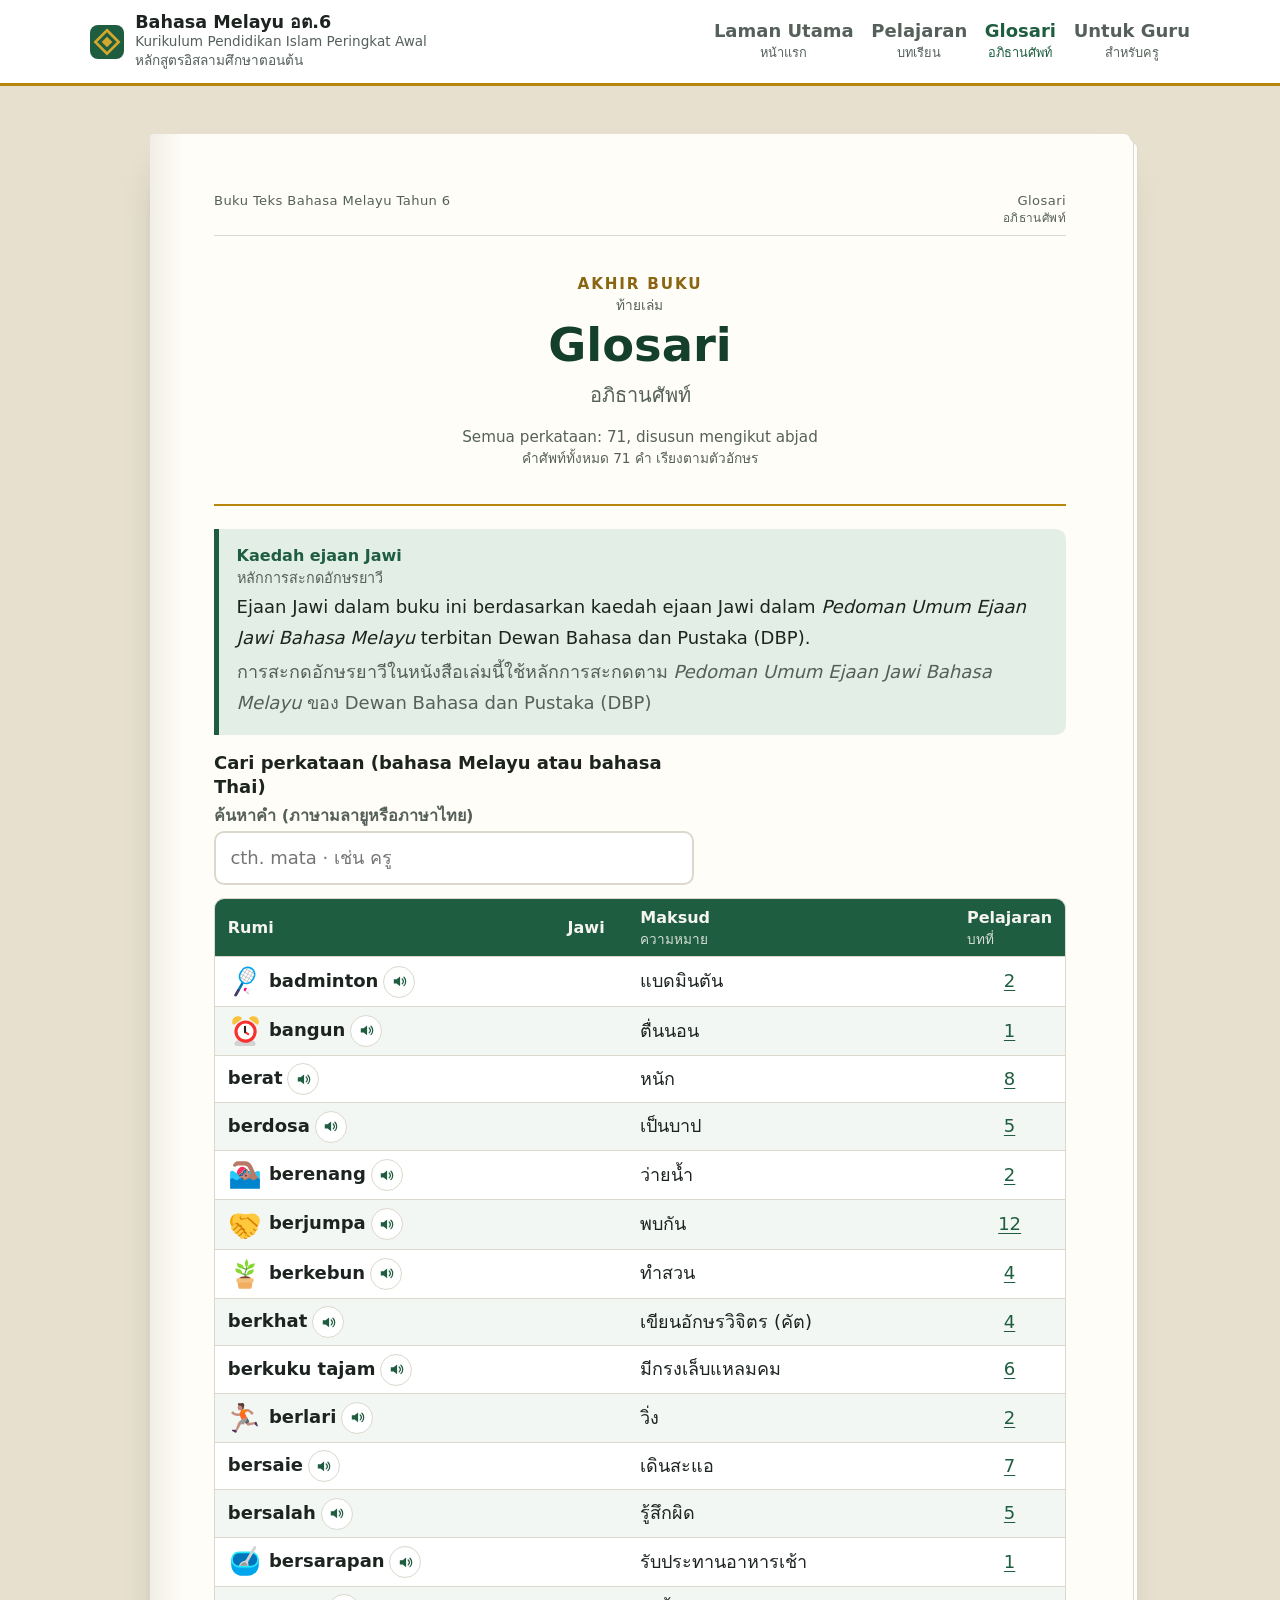
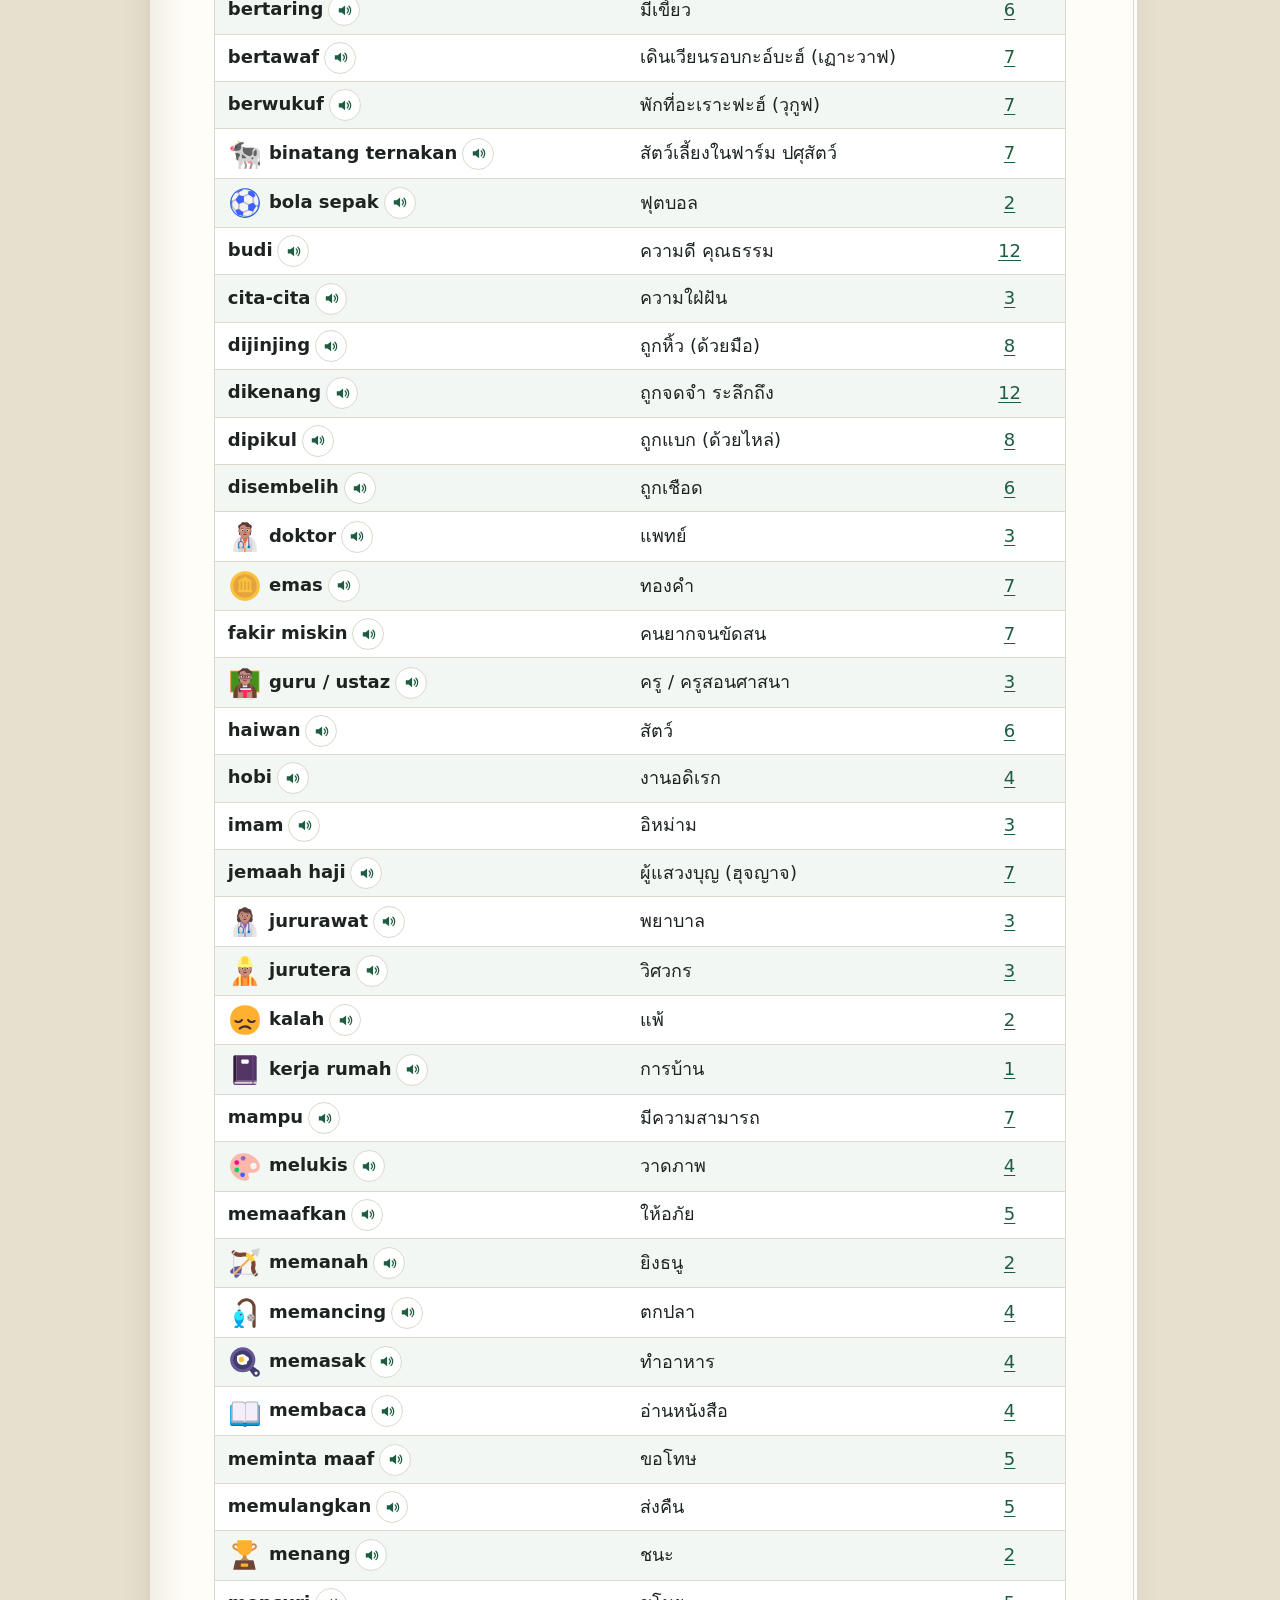
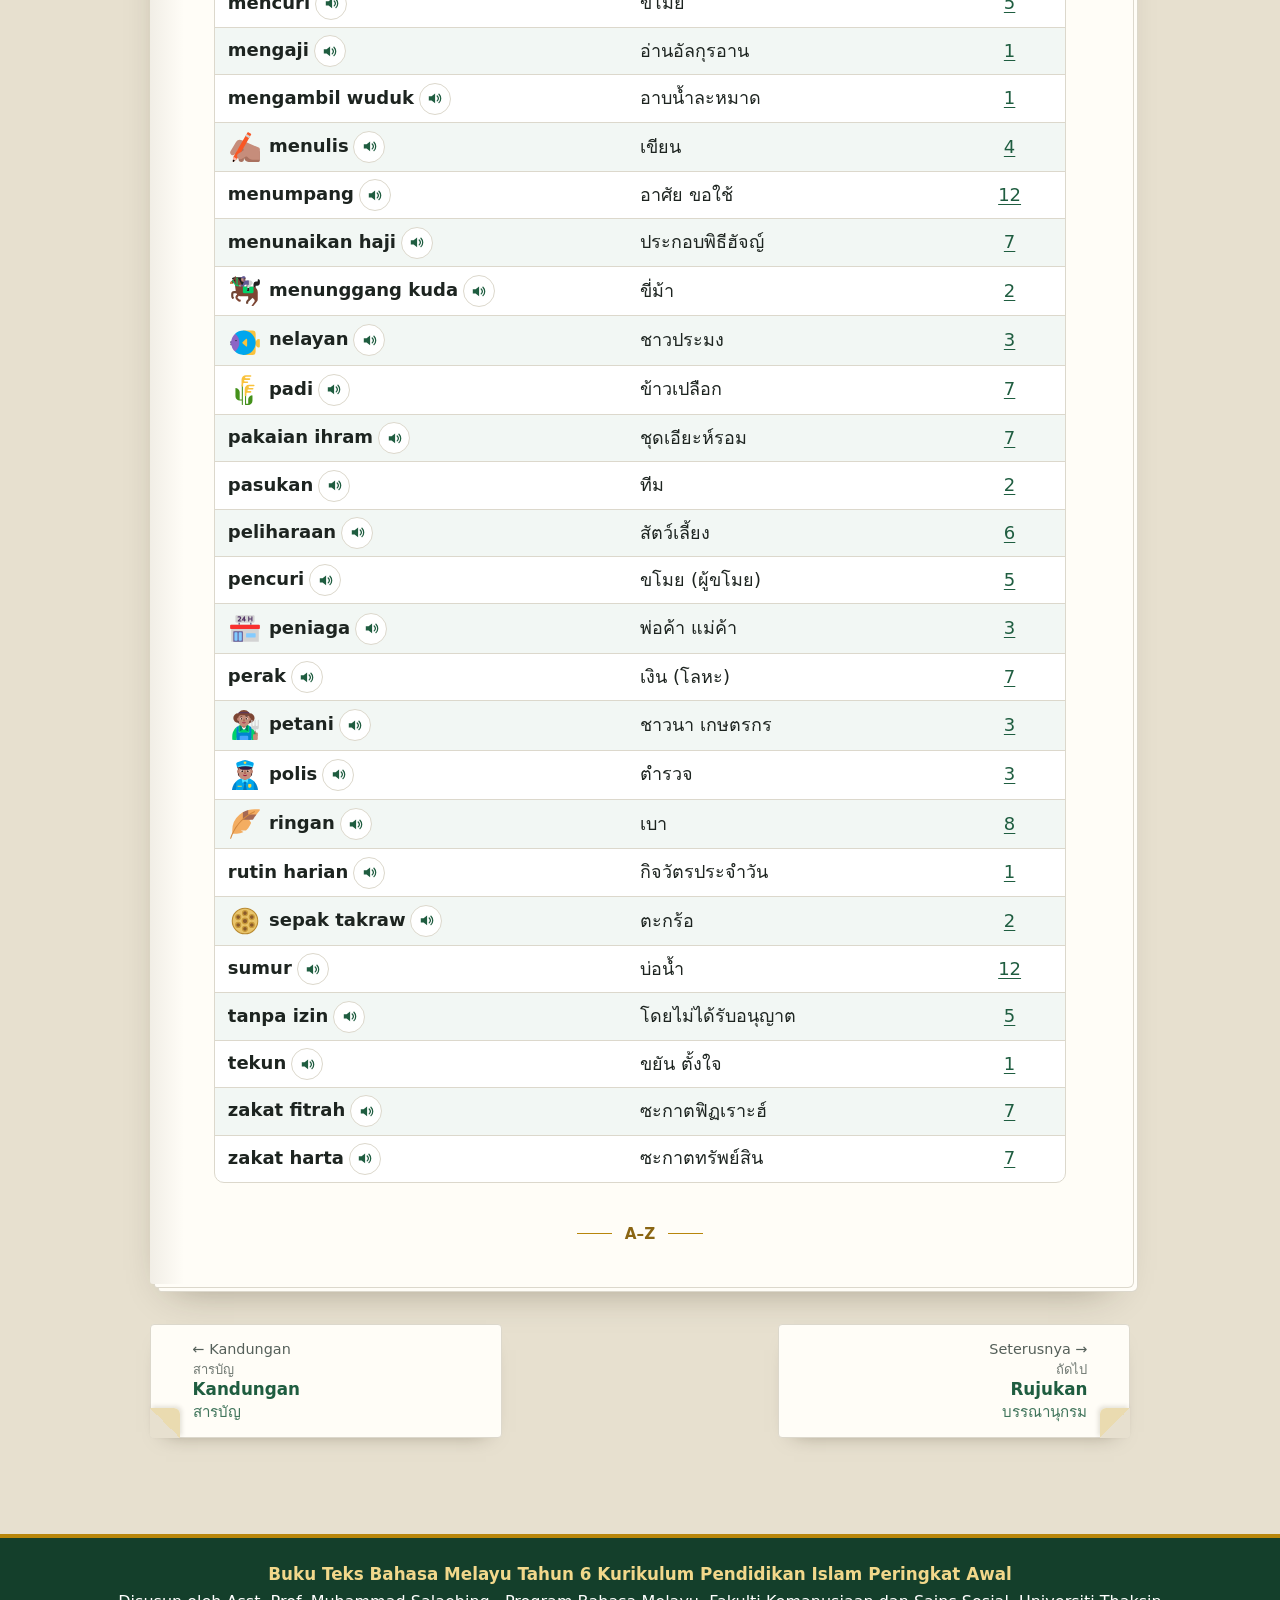
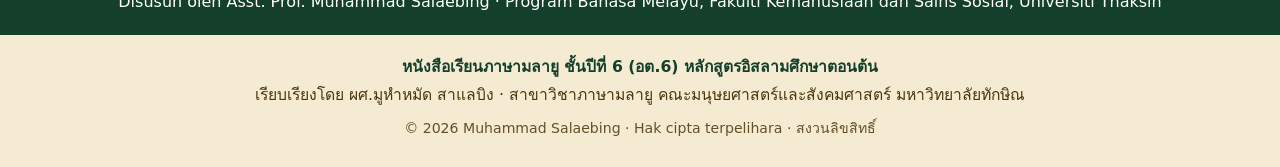
==== commit 87e31160: "เพิ่มหน้า Rujukan (บรรณานุกรม) ท้ายเล่ม - หน้าใหม่ rujukan.html: รายการอ้างอิงแบบ APA ฉบับที่ 7 - เพ" ====
--- a/glosari.html
+++ b/glosari.html
@@ -42,6 +42,7 @@
 <div class="tbl"><table class="vocab" id="g-table"><thead><tr><th>Rumi</th><th>Jawi</th><th><span class="bi"><span lang="ms">Maksud</span><span class="tr">ความหมาย</span></span></th><th><span class="bi"><span lang="ms">Pelajaran</span><span class="tr">บทที่</span></span></th></tr></thead><tbody><tr data-q="badminton แบดมินตัน"><td class="ms"><img class="pic" src="assets/gambar/badminton.svg" alt="" width="34" height="34" loading="lazy" decoding="async"><span>badminton</span><button type="button" class="say" data-say="badminton" aria-label="ฟังเสียง badminton" title="ฟังเสียง"><svg viewBox="0 0 24 24" aria-hidden="true"><path d="M4 9h4l5-4v14l-5-4H4z" fill="currentColor"/><path d="M16 8.5a5 5 0 0 1 0 7M18.5 6a8.5 8.5 0 0 1 0 12" fill="none" stroke="currentColor" stroke-width="1.8" stroke-linecap="round"/></svg></button></td><td class="jw-cell"></td><td>แบดมินตัน</td><td class="n"><a href="pelajaran/02.html">2</a></td></tr><tr data-q="bangun ตื่นนอน"><td class="ms"><img class="pic" src="assets/gambar/bangun.svg" alt="" width="34" height="34" loading="lazy" decoding="async"><span>bangun</span><button type="button" class="say" data-say="bangun" aria-label="ฟังเสียง bangun" title="ฟังเสียง"><svg viewBox="0 0 24 24" aria-hidden="true"><path d="M4 9h4l5-4v14l-5-4H4z" fill="currentColor"/><path d="M16 8.5a5 5 0 0 1 0 7M18.5 6a8.5 8.5 0 0 1 0 12" fill="none" stroke="currentColor" stroke-width="1.8" stroke-linecap="round"/></svg></button></td><td class="jw-cell"></td><td>ตื่นนอน</td><td class="n"><a href="pelajaran/01.html">1</a></td></tr><tr data-q="berat หนัก"><td class="ms"><span>berat</span><button type="button" class="say" data-say="berat" aria-label="ฟังเสียง berat" title="ฟังเสียง"><svg viewBox="0 0 24 24" aria-hidden="true"><path d="M4 9h4l5-4v14l-5-4H4z" fill="currentColor"/><path d="M16 8.5a5 5 0 0 1 0 7M18.5 6a8.5 8.5 0 0 1 0 12" fill="none" stroke="currentColor" stroke-width="1.8" stroke-linecap="round"/></svg></button></td><td class="jw-cell"></td><td>หนัก</td><td class="n"><a href="pelajaran/08.html">8</a></td></tr><tr data-q="berdosa เป็นบาป"><td class="ms"><span>berdosa</span><button type="button" class="say" data-say="berdosa" aria-label="ฟังเสียง berdosa" title="ฟังเสียง"><svg viewBox="0 0 24 24" aria-hidden="true"><path d="M4 9h4l5-4v14l-5-4H4z" fill="currentColor"/><path d="M16 8.5a5 5 0 0 1 0 7M18.5 6a8.5 8.5 0 0 1 0 12" fill="none" stroke="currentColor" stroke-width="1.8" stroke-linecap="round"/></svg></button></td><td class="jw-cell"></td><td>เป็นบาป</td><td class="n"><a href="pelajaran/05.html">5</a></td></tr><tr data-q="berenang ว่ายน้ำ"><td class="ms"><img class="pic" src="assets/gambar/berenang.svg" alt="" width="34" height="34" loading="lazy" decoding="async"><span>berenang</span><button type="button" class="say" data-say="berenang" aria-label="ฟังเสียง berenang" title="ฟังเสียง"><svg viewBox="0 0 24 24" aria-hidden="true"><path d="M4 9h4l5-4v14l-5-4H4z" fill="currentColor"/><path d="M16 8.5a5 5 0 0 1 0 7M18.5 6a8.5 8.5 0 0 1 0 12" fill="none" stroke="currentColor" stroke-width="1.8" stroke-linecap="round"/></svg></button></td><td class="jw-cell"></td><td>ว่ายน้ำ</td><td class="n"><a href="pelajaran/02.html">2</a></td></tr><tr data-q="berjumpa พบกัน"><td class="ms"><img class="pic" src="assets/gambar/berjumpa.svg" alt="" width="34" height="34" loading="lazy" decoding="async"><span>berjumpa</span><button type="button" class="say" data-say="berjumpa" aria-label="ฟังเสียง berjumpa" title="ฟังเสียง"><svg viewBox="0 0 24 24" aria-hidden="true"><path d="M4 9h4l5-4v14l-5-4H4z" fill="currentColor"/><path d="M16 8.5a5 5 0 0 1 0 7M18.5 6a8.5 8.5 0 0 1 0 12" fill="none" stroke="currentColor" stroke-width="1.8" stroke-linecap="round"/></svg></button></td><td class="jw-cell"></td><td>พบกัน</td><td class="n"><a href="pelajaran/12.html">12</a></td></tr><tr data-q="berkebun ทำสวน"><td class="ms"><img class="pic" src="assets/gambar/berkebun.svg" alt="" width="34" height="34" loading="lazy" decoding="async"><span>berkebun</span><button type="button" class="say" data-say="berkebun" aria-label="ฟังเสียง berkebun" title="ฟังเสียง"><svg viewBox="0 0 24 24" aria-hidden="true"><path d="M4 9h4l5-4v14l-5-4H4z" fill="currentColor"/><path d="M16 8.5a5 5 0 0 1 0 7M18.5 6a8.5 8.5 0 0 1 0 12" fill="none" stroke="currentColor" stroke-width="1.8" stroke-linecap="round"/></svg></button></td><td class="jw-cell"></td><td>ทำสวน</td><td class="n"><a href="pelajaran/04.html">4</a></td></tr><tr data-q="berkhat เขียนอักษรวิจิตร (คัต)"><td class="ms"><span>berkhat</span><button type="button" class="say" data-say="berkhat" aria-label="ฟังเสียง berkhat" title="ฟังเสียง"><svg viewBox="0 0 24 24" aria-hidden="true"><path d="M4 9h4l5-4v14l-5-4H4z" fill="currentColor"/><path d="M16 8.5a5 5 0 0 1 0 7M18.5 6a8.5 8.5 0 0 1 0 12" fill="none" stroke="currentColor" stroke-width="1.8" stroke-linecap="round"/></svg></button></td><td class="jw-cell"></td><td>เขียนอักษรวิจิตร (คัต)</td><td class="n"><a href="pelajaran/04.html">4</a></td></tr><tr data-q="berkuku tajam มีกรงเล็บแหลมคม"><td class="ms"><span>berkuku tajam</span><button type="button" class="say" data-say="berkuku tajam" aria-label="ฟังเสียง berkuku tajam" title="ฟังเสียง"><svg viewBox="0 0 24 24" aria-hidden="true"><path d="M4 9h4l5-4v14l-5-4H4z" fill="currentColor"/><path d="M16 8.5a5 5 0 0 1 0 7M18.5 6a8.5 8.5 0 0 1 0 12" fill="none" stroke="currentColor" stroke-width="1.8" stroke-linecap="round"/></svg></button></td><td class="jw-cell"></td><td>มีกรงเล็บแหลมคม</td><td class="n"><a href="pelajaran/06.html">6</a></td></tr><tr data-q="berlari วิ่ง"><td class="ms"><img class="pic" src="assets/gambar/berlari.svg" alt="" width="34" height="34" loading="lazy" decoding="async"><span>berlari</span><button type="button" class="say" data-say="berlari" aria-label="ฟังเสียง berlari" title="ฟังเสียง"><svg viewBox="0 0 24 24" aria-hidden="true"><path d="M4 9h4l5-4v14l-5-4H4z" fill="currentColor"/><path d="M16 8.5a5 5 0 0 1 0 7M18.5 6a8.5 8.5 0 0 1 0 12" fill="none" stroke="currentColor" stroke-width="1.8" stroke-linecap="round"/></svg></button></td><td class="jw-cell"></td><td>วิ่ง</td><td class="n"><a href="pelajaran/02.html">2</a></td></tr><tr data-q="bersaie เดินสะแอ"><td class="ms"><span>bersaie</span><button type="button" class="say" data-say="bersaie" aria-label="ฟังเสียง bersaie" title="ฟังเสียง"><svg viewBox="0 0 24 24" aria-hidden="true"><path d="M4 9h4l5-4v14l-5-4H4z" fill="currentColor"/><path d="M16 8.5a5 5 0 0 1 0 7M18.5 6a8.5 8.5 0 0 1 0 12" fill="none" stroke="currentColor" stroke-width="1.8" stroke-linecap="round"/></svg></button></td><td class="jw-cell"></td><td>เดินสะแอ</td><td class="n"><a href="pelajaran/07.html">7</a></td></tr><tr data-q="bersalah รู้สึกผิด"><td class="ms"><span>bersalah</span><button type="button" class="say" data-say="bersalah" aria-label="ฟังเสียง bersalah" title="ฟังเสียง"><svg viewBox="0 0 24 24" aria-hidden="true"><path d="M4 9h4l5-4v14l-5-4H4z" fill="currentColor"/><path d="M16 8.5a5 5 0 0 1 0 7M18.5 6a8.5 8.5 0 0 1 0 12" fill="none" stroke="currentColor" stroke-width="1.8" stroke-linecap="round"/></svg></button></td><td class="jw-cell"></td><td>รู้สึกผิด</td><td class="n"><a href="pelajaran/05.html">5</a></td></tr><tr data-q="bersarapan รับประทานอาหารเช้า"><td class="ms"><img class="pic" src="assets/gambar/bersarapan.svg" alt="" width="34" height="34" loading="lazy" decoding="async"><span>bersarapan</span><button type="button" class="say" data-say="bersarapan" aria-label="ฟังเสียง bersarapan" title="ฟังเสียง"><svg viewBox="0 0 24 24" aria-hidden="true"><path d="M4 9h4l5-4v14l-5-4H4z" fill="currentColor"/><path d="M16 8.5a5 5 0 0 1 0 7M18.5 6a8.5 8.5 0 0 1 0 12" fill="none" stroke="currentColor" stroke-width="1.8" stroke-linecap="round"/></svg></button></td><td class="jw-cell"></td><td>รับประทานอาหารเช้า</td><td class="n"><a href="pelajaran/01.html">1</a></td></tr><tr data-q="bertaring มีเขี้ยว"><td class="ms"><span>bertaring</span><button type="button" class="say" data-say="bertaring" aria-label="ฟังเสียง bertaring" title="ฟังเสียง"><svg viewBox="0 0 24 24" aria-hidden="true"><path d="M4 9h4l5-4v14l-5-4H4z" fill="currentColor"/><path d="M16 8.5a5 5 0 0 1 0 7M18.5 6a8.5 8.5 0 0 1 0 12" fill="none" stroke="currentColor" stroke-width="1.8" stroke-linecap="round"/></svg></button></td><td class="jw-cell"></td><td>มีเขี้ยว</td><td class="n"><a href="pelajaran/06.html">6</a></td></tr><tr data-q="bertawaf เดินเวียนรอบกะอ์บะฮ์ (เฏาะวาฟ)"><td class="ms"><span>bertawaf</span><button type="button" class="say" data-say="bertawaf" aria-label="ฟังเสียง bertawaf" title="ฟังเสียง"><svg viewBox="0 0 24 24" aria-hidden="true"><path d="M4 9h4l5-4v14l-5-4H4z" fill="currentColor"/><path d="M16 8.5a5 5 0 0 1 0 7M18.5 6a8.5 8.5 0 0 1 0 12" fill="none" stroke="currentColor" stroke-width="1.8" stroke-linecap="round"/></svg></button></td><td class="jw-cell"></td><td>เดินเวียนรอบกะอ์บะฮ์ (เฏาะวาฟ)</td><td class="n"><a href="pelajaran/07.html">7</a></td></tr><tr data-q="berwukuf พักที่อะเราะฟะฮ์ (วุกูฟ)"><td class="ms"><span>berwukuf</span><button type="button" class="say" data-say="berwukuf" aria-label="ฟังเสียง berwukuf" title="ฟังเสียง"><svg viewBox="0 0 24 24" aria-hidden="true"><path d="M4 9h4l5-4v14l-5-4H4z" fill="currentColor"/><path d="M16 8.5a5 5 0 0 1 0 7M18.5 6a8.5 8.5 0 0 1 0 12" fill="none" stroke="currentColor" stroke-width="1.8" stroke-linecap="round"/></svg></button></td><td class="jw-cell"></td><td>พักที่อะเราะฟะฮ์ (วุกูฟ)</td><td class="n"><a href="pelajaran/07.html">7</a></td></tr><tr data-q="binatang ternakan สัตว์เลี้ยงในฟาร์ม ปศุสัตว์"><td class="ms"><img class="pic" src="assets/gambar/binatang-ternakan.svg" alt="" width="34" height="34" loading="lazy" decoding="async"><span>binatang ternakan</span><button type="button" class="say" data-say="binatang ternakan" aria-label="ฟังเสียง binatang ternakan" title="ฟังเสียง"><svg viewBox="0 0 24 24" aria-hidden="true"><path d="M4 9h4l5-4v14l-5-4H4z" fill="currentColor"/><path d="M16 8.5a5 5 0 0 1 0 7M18.5 6a8.5 8.5 0 0 1 0 12" fill="none" stroke="currentColor" stroke-width="1.8" stroke-linecap="round"/></svg></button></td><td class="jw-cell"></td><td>สัตว์เลี้ยงในฟาร์ม ปศุสัตว์</td><td class="n"><a href="pelajaran/07.html">7</a></td></tr><tr data-q="bola sepak ฟุตบอล"><td class="ms"><img class="pic" src="assets/gambar/bola-sepak.svg" alt="" width="34" height="34" loading="lazy" decoding="async"><span>bola sepak</span><button type="button" class="say" data-say="bola sepak" aria-label="ฟังเสียง bola sepak" title="ฟังเสียง"><svg viewBox="0 0 24 24" aria-hidden="true"><path d="M4 9h4l5-4v14l-5-4H4z" fill="currentColor"/><path d="M16 8.5a5 5 0 0 1 0 7M18.5 6a8.5 8.5 0 0 1 0 12" fill="none" stroke="currentColor" stroke-width="1.8" stroke-linecap="round"/></svg></button></td><td class="jw-cell"></td><td>ฟุตบอล</td><td class="n"><a href="pelajaran/02.html">2</a></td></tr><tr data-q="budi ความดี คุณธรรม"><td class="ms"><span>budi</span><button type="button" class="say" data-say="budi" aria-label="ฟังเสียง budi" title="ฟังเสียง"><svg viewBox="0 0 24 24" aria-hidden="true"><path d="M4 9h4l5-4v14l-5-4H4z" fill="currentColor"/><path d="M16 8.5a5 5 0 0 1 0 7M18.5 6a8.5 8.5 0 0 1 0 12" fill="none" stroke="currentColor" stroke-width="1.8" stroke-linecap="round"/></svg></button></td><td class="jw-cell"></td><td>ความดี คุณธรรม</td><td class="n"><a href="pelajaran/12.html">12</a></td></tr><tr data-q="cita-cita ความใฝ่ฝัน"><td class="ms"><span>cita-cita</span><button type="button" class="say" data-say="cita-cita" aria-label="ฟังเสียง cita-cita" title="ฟังเสียง"><svg viewBox="0 0 24 24" aria-hidden="true"><path d="M4 9h4l5-4v14l-5-4H4z" fill="currentColor"/><path d="M16 8.5a5 5 0 0 1 0 7M18.5 6a8.5 8.5 0 0 1 0 12" fill="none" stroke="currentColor" stroke-width="1.8" stroke-linecap="round"/></svg></button></td><td class="jw-cell"></td><td>ความใฝ่ฝัน</td><td class="n"><a href="pelajaran/03.html">3</a></td></tr><tr data-q="dijinjing ถูกหิ้ว (ด้วยมือ)"><td class="ms"><span>dijinjing</span><button type="button" class="say" data-say="dijinjing" aria-label="ฟังเสียง dijinjing" title="ฟังเสียง"><svg viewBox="0 0 24 24" aria-hidden="true"><path d="M4 9h4l5-4v14l-5-4H4z" fill="currentColor"/><path d="M16 8.5a5 5 0 0 1 0 7M18.5 6a8.5 8.5 0 0 1 0 12" fill="none" stroke="currentColor" stroke-width="1.8" stroke-linecap="round"/></svg></button></td><td class="jw-cell"></td><td>ถูกหิ้ว (ด้วยมือ)</td><td class="n"><a href="pelajaran/08.html">8</a></td></tr><tr data-q="dikenang ถูกจดจำ ระลึกถึง"><td class="ms"><span>dikenang</span><button type="button" class="say" data-say="dikenang" aria-label="ฟังเสียง dikenang" title="ฟังเสียง"><svg viewBox="0 0 24 24" aria-hidden="true"><path d="M4 9h4l5-4v14l-5-4H4z" fill="currentColor"/><path d="M16 8.5a5 5 0 0 1 0 7M18.5 6a8.5 8.5 0 0 1 0 12" fill="none" stroke="currentColor" stroke-width="1.8" stroke-linecap="round"/></svg></button></td><td class="jw-cell"></td><td>ถูกจดจำ ระลึกถึง</td><td class="n"><a href="pelajaran/12.html">12</a></td></tr><tr data-q="dipikul ถูกแบก (ด้วยไหล่)"><td class="ms"><span>dipikul</span><button type="button" class="say" data-say="dipikul" aria-label="ฟังเสียง dipikul" title="ฟังเสียง"><svg viewBox="0 0 24 24" aria-hidden="true"><path d="M4 9h4l5-4v14l-5-4H4z" fill="currentColor"/><path d="M16 8.5a5 5 0 0 1 0 7M18.5 6a8.5 8.5 0 0 1 0 12" fill="none" stroke="currentColor" stroke-width="1.8" stroke-linecap="round"/></svg></button></td><td class="jw-cell"></td><td>ถูกแบก (ด้วยไหล่)</td><td class="n"><a href="pelajaran/08.html">8</a></td></tr><tr data-q="disembelih ถูกเชือด"><td class="ms"><span>disembelih</span><button type="button" class="say" data-say="disembelih" aria-label="ฟังเสียง disembelih" title="ฟังเสียง"><svg viewBox="0 0 24 24" aria-hidden="true"><path d="M4 9h4l5-4v14l-5-4H4z" fill="currentColor"/><path d="M16 8.5a5 5 0 0 1 0 7M18.5 6a8.5 8.5 0 0 1 0 12" fill="none" stroke="currentColor" stroke-width="1.8" stroke-linecap="round"/></svg></button></td><td class="jw-cell"></td><td>ถูกเชือด</td><td class="n"><a href="pelajaran/06.html">6</a></td></tr><tr data-q="doktor แพทย์"><td class="ms"><img class="pic" src="assets/gambar/doktor.svg" alt="" width="34" height="34" loading="lazy" decoding="async"><span>doktor</span><button type="button" class="say" data-say="doktor" aria-label="ฟังเสียง doktor" title="ฟังเสียง"><svg viewBox="0 0 24 24" aria-hidden="true"><path d="M4 9h4l5-4v14l-5-4H4z" fill="currentColor"/><path d="M16 8.5a5 5 0 0 1 0 7M18.5 6a8.5 8.5 0 0 1 0 12" fill="none" stroke="currentColor" stroke-width="1.8" stroke-linecap="round"/></svg></button></td><td class="jw-cell"></td><td>แพทย์</td><td class="n"><a href="pelajaran/03.html">3</a></td></tr><tr data-q="emas ทองคำ"><td class="ms"><img class="pic" src="assets/gambar/emas.svg" alt="" width="34" height="34" loading="lazy" decoding="async"><span>emas</span><button type="button" class="say" data-say="emas" aria-label="ฟังเสียง emas" title="ฟังเสียง"><svg viewBox="0 0 24 24" aria-hidden="true"><path d="M4 9h4l5-4v14l-5-4H4z" fill="currentColor"/><path d="M16 8.5a5 5 0 0 1 0 7M18.5 6a8.5 8.5 0 0 1 0 12" fill="none" stroke="currentColor" stroke-width="1.8" stroke-linecap="round"/></svg></button></td><td class="jw-cell"></td><td>ทองคำ</td><td class="n"><a href="pelajaran/07.html">7</a></td></tr><tr data-q="fakir miskin คนยากจนขัดสน"><td class="ms"><span>fakir miskin</span><button type="button" class="say" data-say="fakir miskin" aria-label="ฟังเสียง fakir miskin" title="ฟังเสียง"><svg viewBox="0 0 24 24" aria-hidden="true"><path d="M4 9h4l5-4v14l-5-4H4z" fill="currentColor"/><path d="M16 8.5a5 5 0 0 1 0 7M18.5 6a8.5 8.5 0 0 1 0 12" fill="none" stroke="currentColor" stroke-width="1.8" stroke-linecap="round"/></svg></button></td><td class="jw-cell"></td><td>คนยากจนขัดสน</td><td class="n"><a href="pelajaran/07.html">7</a></td></tr><tr data-q="guru / ustaz ครู / ครูสอนศาสนา"><td class="ms"><img class="pic" src="assets/gambar/guru.svg" alt="" width="34" height="34" loading="lazy" decoding="async"><span>guru / ustaz</span><button type="button" class="say" data-say="guru / ustaz" aria-label="ฟังเสียง guru / ustaz" title="ฟังเสียง"><svg viewBox="0 0 24 24" aria-hidden="true"><path d="M4 9h4l5-4v14l-5-4H4z" fill="currentColor"/><path d="M16 8.5a5 5 0 0 1 0 7M18.5 6a8.5 8.5 0 0 1 0 12" fill="none" stroke="currentColor" stroke-width="1.8" stroke-linecap="round"/></svg></button></td><td class="jw-cell"></td><td>ครู / ครูสอนศาสนา</td><td class="n"><a href="pelajaran/03.html">3</a></td></tr><tr data-q="haiwan สัตว์"><td class="ms"><span>haiwan</span><button type="button" class="say" data-say="haiwan" aria-label="ฟังเสียง haiwan" title="ฟังเสียง"><svg viewBox="0 0 24 24" aria-hidden="true"><path d="M4 9h4l5-4v14l-5-4H4z" fill="currentColor"/><path d="M16 8.5a5 5 0 0 1 0 7M18.5 6a8.5 8.5 0 0 1 0 12" fill="none" stroke="currentColor" stroke-width="1.8" stroke-linecap="round"/></svg></button></td><td class="jw-cell"></td><td>สัตว์</td><td class="n"><a href="pelajaran/06.html">6</a></td></tr><tr data-q="hobi งานอดิเรก"><td class="ms"><span>hobi</span><button type="button" class="say" data-say="hobi" aria-label="ฟังเสียง hobi" title="ฟังเสียง"><svg viewBox="0 0 24 24" aria-hidden="true"><path d="M4 9h4l5-4v14l-5-4H4z" fill="currentColor"/><path d="M16 8.5a5 5 0 0 1 0 7M18.5 6a8.5 8.5 0 0 1 0 12" fill="none" stroke="currentColor" stroke-width="1.8" stroke-linecap="round"/></svg></button></td><td class="jw-cell"></td><td>งานอดิเรก</td><td class="n"><a href="pelajaran/04.html">4</a></td></tr><tr data-q="imam อิหม่าม"><td class="ms"><span>imam</span><button type="button" class="say" data-say="imam" aria-label="ฟังเสียง imam" title="ฟังเสียง"><svg viewBox="0 0 24 24" aria-hidden="true"><path d="M4 9h4l5-4v14l-5-4H4z" fill="currentColor"/><path d="M16 8.5a5 5 0 0 1 0 7M18.5 6a8.5 8.5 0 0 1 0 12" fill="none" stroke="currentColor" stroke-width="1.8" stroke-linecap="round"/></svg></button></td><td class="jw-cell"></td><td>อิหม่าม</td><td class="n"><a href="pelajaran/03.html">3</a></td></tr><tr data-q="jemaah haji ผู้แสวงบุญ (ฮุจญาจ)"><td class="ms"><span>jemaah haji</span><button type="button" class="say" data-say="jemaah haji" aria-label="ฟังเสียง jemaah haji" title="ฟังเสียง"><svg viewBox="0 0 24 24" aria-hidden="true"><path d="M4 9h4l5-4v14l-5-4H4z" fill="currentColor"/><path d="M16 8.5a5 5 0 0 1 0 7M18.5 6a8.5 8.5 0 0 1 0 12" fill="none" stroke="currentColor" stroke-width="1.8" stroke-linecap="round"/></svg></button></td><td class="jw-cell"></td><td>ผู้แสวงบุญ (ฮุจญาจ)</td><td class="n"><a href="pelajaran/07.html">7</a></td></tr><tr data-q="jururawat พยาบาล"><td class="ms"><img class="pic" src="assets/gambar/jururawat.svg" alt="" width="34" height="34" loading="lazy" decoding="async"><span>jururawat</span><button type="button" class="say" data-say="jururawat" aria-label="ฟังเสียง jururawat" title="ฟังเสียง"><svg viewBox="0 0 24 24" aria-hidden="true"><path d="M4 9h4l5-4v14l-5-4H4z" fill="currentColor"/><path d="M16 8.5a5 5 0 0 1 0 7M18.5 6a8.5 8.5 0 0 1 0 12" fill="none" stroke="currentColor" stroke-width="1.8" stroke-linecap="round"/></svg></button></td><td class="jw-cell"></td><td>พยาบาล</td><td class="n"><a href="pelajaran/03.html">3</a></td></tr><tr data-q="jurutera วิศวกร"><td class="ms"><img class="pic" src="assets/gambar/jurutera.svg" alt="" width="34" height="34" loading="lazy" decoding="async"><span>jurutera</span><button type="button" class="say" data-say="jurutera" aria-label="ฟังเสียง jurutera" title="ฟังเสียง"><svg viewBox="0 0 24 24" aria-hidden="true"><path d="M4 9h4l5-4v14l-5-4H4z" fill="currentColor"/><path d="M16 8.5a5 5 0 0 1 0 7M18.5 6a8.5 8.5 0 0 1 0 12" fill="none" stroke="currentColor" stroke-width="1.8" stroke-linecap="round"/></svg></button></td><td class="jw-cell"></td><td>วิศวกร</td><td class="n"><a href="pelajaran/03.html">3</a></td></tr><tr data-q="kalah แพ้"><td class="ms"><img class="pic" src="assets/gambar/kalah.svg" alt="" width="34" height="34" loading="lazy" decoding="async"><span>kalah</span><button type="button" class="say" data-say="kalah" aria-label="ฟังเสียง kalah" title="ฟังเสียง"><svg viewBox="0 0 24 24" aria-hidden="true"><path d="M4 9h4l5-4v14l-5-4H4z" fill="currentColor"/><path d="M16 8.5a5 5 0 0 1 0 7M18.5 6a8.5 8.5 0 0 1 0 12" fill="none" stroke="currentColor" stroke-width="1.8" stroke-linecap="round"/></svg></button></td><td class="jw-cell"></td><td>แพ้</td><td class="n"><a href="pelajaran/02.html">2</a></td></tr><tr data-q="kerja rumah การบ้าน"><td class="ms"><img class="pic" src="assets/gambar/kerja-rumah.svg" alt="" width="34" height="34" loading="lazy" decoding="async"><span>kerja rumah</span><button type="button" class="say" data-say="kerja rumah" aria-label="ฟังเสียง kerja rumah" title="ฟังเสียง"><svg viewBox="0 0 24 24" aria-hidden="true"><path d="M4 9h4l5-4v14l-5-4H4z" fill="currentColor"/><path d="M16 8.5a5 5 0 0 1 0 7M18.5 6a8.5 8.5 0 0 1 0 12" fill="none" stroke="currentColor" stroke-width="1.8" stroke-linecap="round"/></svg></button></td><td class="jw-cell"></td><td>การบ้าน</td><td class="n"><a href="pelajaran/01.html">1</a></td></tr><tr data-q="mampu มีความสามารถ"><td class="ms"><span>mampu</span><button type="button" class="say" data-say="mampu" aria-label="ฟังเสียง mampu" title="ฟังเสียง"><svg viewBox="0 0 24 24" aria-hidden="true"><path d="M4 9h4l5-4v14l-5-4H4z" fill="currentColor"/><path d="M16 8.5a5 5 0 0 1 0 7M18.5 6a8.5 8.5 0 0 1 0 12" fill="none" stroke="currentColor" stroke-width="1.8" stroke-linecap="round"/></svg></button></td><td class="jw-cell"></td><td>มีความสามารถ</td><td class="n"><a href="pelajaran/07.html">7</a></td></tr><tr data-q="melukis วาดภาพ"><td class="ms"><img class="pic" src="assets/gambar/melukis.svg" alt="" width="34" height="34" loading="lazy" decoding="async"><span>melukis</span><button type="button" class="say" data-say="melukis" aria-label="ฟังเสียง melukis" title="ฟังเสียง"><svg viewBox="0 0 24 24" aria-hidden="true"><path d="M4 9h4l5-4v14l-5-4H4z" fill="currentColor"/><path d="M16 8.5a5 5 0 0 1 0 7M18.5 6a8.5 8.5 0 0 1 0 12" fill="none" stroke="currentColor" stroke-width="1.8" stroke-linecap="round"/></svg></button></td><td class="jw-cell"></td><td>วาดภาพ</td><td class="n"><a href="pelajaran/04.html">4</a></td></tr><tr data-q="memaafkan ให้อภัย"><td class="ms"><span>memaafkan</span><button type="button" class="say" data-say="memaafkan" aria-label="ฟังเสียง memaafkan" title="ฟังเสียง"><svg viewBox="0 0 24 24" aria-hidden="true"><path d="M4 9h4l5-4v14l-5-4H4z" fill="currentColor"/><path d="M16 8.5a5 5 0 0 1 0 7M18.5 6a8.5 8.5 0 0 1 0 12" fill="none" stroke="currentColor" stroke-width="1.8" stroke-linecap="round"/></svg></button></td><td class="jw-cell"></td><td>ให้อภัย</td><td class="n"><a href="pelajaran/05.html">5</a></td></tr><tr data-q="memanah ยิงธนู"><td class="ms"><img class="pic" src="assets/gambar/memanah.svg" alt="" width="34" height="34" loading="lazy" decoding="async"><span>memanah</span><button type="button" class="say" data-say="memanah" aria-label="ฟังเสียง memanah" title="ฟังเสียง"><svg viewBox="0 0 24 24" aria-hidden="true"><path d="M4 9h4l5-4v14l-5-4H4z" fill="currentColor"/><path d="M16 8.5a5 5 0 0 1 0 7M18.5 6a8.5 8.5 0 0 1 0 12" fill="none" stroke="currentColor" stroke-width="1.8" stroke-linecap="round"/></svg></button></td><td class="jw-cell"></td><td>ยิงธนู</td><td class="n"><a href="pelajaran/02.html">2</a></td></tr><tr data-q="memancing ตกปลา"><td class="ms"><img class="pic" src="assets/gambar/memancing.svg" alt="" width="34" height="34" loading="lazy" decoding="async"><span>memancing</span><button type="button" class="say" data-say="memancing" aria-label="ฟังเสียง memancing" title="ฟังเสียง"><svg viewBox="0 0 24 24" aria-hidden="true"><path d="M4 9h4l5-4v14l-5-4H4z" fill="currentColor"/><path d="M16 8.5a5 5 0 0 1 0 7M18.5 6a8.5 8.5 0 0 1 0 12" fill="none" stroke="currentColor" stroke-width="1.8" stroke-linecap="round"/></svg></button></td><td class="jw-cell"></td><td>ตกปลา</td><td class="n"><a href="pelajaran/04.html">4</a></td></tr><tr data-q="memasak ทำอาหาร"><td class="ms"><img class="pic" src="assets/gambar/memasak.svg" alt="" width="34" height="34" loading="lazy" decoding="async"><span>memasak</span><button type="button" class="say" data-say="memasak" aria-label="ฟังเสียง memasak" title="ฟังเสียง"><svg viewBox="0 0 24 24" aria-hidden="true"><path d="M4 9h4l5-4v14l-5-4H4z" fill="currentColor"/><path d="M16 8.5a5 5 0 0 1 0 7M18.5 6a8.5 8.5 0 0 1 0 12" fill="none" stroke="currentColor" stroke-width="1.8" stroke-linecap="round"/></svg></button></td><td class="jw-cell"></td><td>ทำอาหาร</td><td class="n"><a href="pelajaran/04.html">4</a></td></tr><tr data-q="membaca อ่านหนังสือ"><td class="ms"><img class="pic" src="assets/gambar/membaca.svg" alt="" width="34" height="34" loading="lazy" decoding="async"><span>membaca</span><button type="button" class="say" data-say="membaca" aria-label="ฟังเสียง membaca" title="ฟังเสียง"><svg viewBox="0 0 24 24" aria-hidden="true"><path d="M4 9h4l5-4v14l-5-4H4z" fill="currentColor"/><path d="M16 8.5a5 5 0 0 1 0 7M18.5 6a8.5 8.5 0 0 1 0 12" fill="none" stroke="currentColor" stroke-width="1.8" stroke-linecap="round"/></svg></button></td><td class="jw-cell"></td><td>อ่านหนังสือ</td><td class="n"><a href="pelajaran/04.html">4</a></td></tr><tr data-q="meminta maaf ขอโทษ"><td class="ms"><span>meminta maaf</span><button type="button" class="say" data-say="meminta maaf" aria-label="ฟังเสียง meminta maaf" title="ฟังเสียง"><svg viewBox="0 0 24 24" aria-hidden="true"><path d="M4 9h4l5-4v14l-5-4H4z" fill="currentColor"/><path d="M16 8.5a5 5 0 0 1 0 7M18.5 6a8.5 8.5 0 0 1 0 12" fill="none" stroke="currentColor" stroke-width="1.8" stroke-linecap="round"/></svg></button></td><td class="jw-cell"></td><td>ขอโทษ</td><td class="n"><a href="pelajaran/05.html">5</a></td></tr><tr data-q="memulangkan ส่งคืน"><td class="ms"><span>memulangkan</span><button type="button" class="say" data-say="memulangkan" aria-label="ฟังเสียง memulangkan" title="ฟังเสียง"><svg viewBox="0 0 24 24" aria-hidden="true"><path d="M4 9h4l5-4v14l-5-4H4z" fill="currentColor"/><path d="M16 8.5a5 5 0 0 1 0 7M18.5 6a8.5 8.5 0 0 1 0 12" fill="none" stroke="currentColor" stroke-width="1.8" stroke-linecap="round"/></svg></button></td><td class="jw-cell"></td><td>ส่งคืน</td><td class="n"><a href="pelajaran/05.html">5</a></td></tr><tr data-q="menang ชนะ"><td class="ms"><img class="pic" src="assets/gambar/menang.svg" alt="" width="34" height="34" loading="lazy" decoding="async"><span>menang</span><button type="button" class="say" data-say="menang" aria-label="ฟังเสียง menang" title="ฟังเสียง"><svg viewBox="0 0 24 24" aria-hidden="true"><path d="M4 9h4l5-4v14l-5-4H4z" fill="currentColor"/><path d="M16 8.5a5 5 0 0 1 0 7M18.5 6a8.5 8.5 0 0 1 0 12" fill="none" stroke="currentColor" stroke-width="1.8" stroke-linecap="round"/></svg></button></td><td class="jw-cell"></td><td>ชนะ</td><td class="n"><a href="pelajaran/02.html">2</a></td></tr><tr data-q="mencuri ขโมย"><td class="ms"><span>mencuri</span><button type="button" class="say" data-say="mencuri" aria-label="ฟังเสียง mencuri" title="ฟังเสียง"><svg viewBox="0 0 24 24" aria-hidden="true"><path d="M4 9h4l5-4v14l-5-4H4z" fill="currentColor"/><path d="M16 8.5a5 5 0 0 1 0 7M18.5 6a8.5 8.5 0 0 1 0 12" fill="none" stroke="currentColor" stroke-width="1.8" stroke-linecap="round"/></svg></button></td><td class="jw-cell"></td><td>ขโมย</td><td class="n"><a href="pelajaran/05.html">5</a></td></tr><tr data-q="mengaji อ่านอัลกุรอาน"><td class="ms"><span>mengaji</span><button type="button" class="say" data-say="mengaji" aria-label="ฟังเสียง mengaji" title="ฟังเสียง"><svg viewBox="0 0 24 24" aria-hidden="true"><path d="M4 9h4l5-4v14l-5-4H4z" fill="currentColor"/><path d="M16 8.5a5 5 0 0 1 0 7M18.5 6a8.5 8.5 0 0 1 0 12" fill="none" stroke="currentColor" stroke-width="1.8" stroke-linecap="round"/></svg></button></td><td class="jw-cell"></td><td>อ่านอัลกุรอาน</td><td class="n"><a href="pelajaran/01.html">1</a></td></tr><tr data-q="mengambil wuduk อาบน้ำละหมาด"><td class="ms"><span>mengambil wuduk</span><button type="button" class="say" data-say="mengambil wuduk" aria-label="ฟังเสียง mengambil wuduk" title="ฟังเสียง"><svg viewBox="0 0 24 24" aria-hidden="true"><path d="M4 9h4l5-4v14l-5-4H4z" fill="currentColor"/><path d="M16 8.5a5 5 0 0 1 0 7M18.5 6a8.5 8.5 0 0 1 0 12" fill="none" stroke="currentColor" stroke-width="1.8" stroke-linecap="round"/></svg></button></td><td class="jw-cell"></td><td>อาบน้ำละหมาด</td><td class="n"><a href="pelajaran/01.html">1</a></td></tr><tr data-q="menulis เขียน"><td class="ms"><img class="pic" src="assets/gambar/menulis.svg" alt="" width="34" height="34" loading="lazy" decoding="async"><span>menulis</span><button type="button" class="say" data-say="menulis" aria-label="ฟังเสียง menulis" title="ฟังเสียง"><svg viewBox="0 0 24 24" aria-hidden="true"><path d="M4 9h4l5-4v14l-5-4H4z" fill="currentColor"/><path d="M16 8.5a5 5 0 0 1 0 7M18.5 6a8.5 8.5 0 0 1 0 12" fill="none" stroke="currentColor" stroke-width="1.8" stroke-linecap="round"/></svg></button></td><td class="jw-cell"></td><td>เขียน</td><td class="n"><a href="pelajaran/04.html">4</a></td></tr><tr data-q="menumpang อาศัย ขอใช้"><td class="ms"><span>menumpang</span><button type="button" class="say" data-say="menumpang" aria-label="ฟังเสียง menumpang" title="ฟังเสียง"><svg viewBox="0 0 24 24" aria-hidden="true"><path d="M4 9h4l5-4v14l-5-4H4z" fill="currentColor"/><path d="M16 8.5a5 5 0 0 1 0 7M18.5 6a8.5 8.5 0 0 1 0 12" fill="none" stroke="currentColor" stroke-width="1.8" stroke-linecap="round"/></svg></button></td><td class="jw-cell"></td><td>อาศัย ขอใช้</td><td class="n"><a href="pelajaran/12.html">12</a></td></tr><tr data-q="menunaikan haji ประกอบพิธีฮัจญ์"><td class="ms"><span>menunaikan haji</span><button type="button" class="say" data-say="menunaikan haji" aria-label="ฟังเสียง menunaikan haji" title="ฟังเสียง"><svg viewBox="0 0 24 24" aria-hidden="true"><path d="M4 9h4l5-4v14l-5-4H4z" fill="currentColor"/><path d="M16 8.5a5 5 0 0 1 0 7M18.5 6a8.5 8.5 0 0 1 0 12" fill="none" stroke="currentColor" stroke-width="1.8" stroke-linecap="round"/></svg></button></td><td class="jw-cell"></td><td>ประกอบพิธีฮัจญ์</td><td class="n"><a href="pelajaran/07.html">7</a></td></tr><tr data-q="menunggang kuda ขี่ม้า"><td class="ms"><img class="pic" src="assets/gambar/menunggang-kuda.svg" alt="" width="34" height="34" loading="lazy" decoding="async"><span>menunggang kuda</span><button type="button" class="say" data-say="menunggang kuda" aria-label="ฟังเสียง menunggang kuda" title="ฟังเสียง"><svg viewBox="0 0 24 24" aria-hidden="true"><path d="M4 9h4l5-4v14l-5-4H4z" fill="currentColor"/><path d="M16 8.5a5 5 0 0 1 0 7M18.5 6a8.5 8.5 0 0 1 0 12" fill="none" stroke="currentColor" stroke-width="1.8" stroke-linecap="round"/></svg></button></td><td class="jw-cell"></td><td>ขี่ม้า</td><td class="n"><a href="pelajaran/02.html">2</a></td></tr><tr data-q="nelayan ชาวประมง"><td class="ms"><img class="pic" src="assets/gambar/nelayan.svg" alt="" width="34" height="34" loading="lazy" decoding="async"><span>nelayan</span><button type="button" class="say" data-say="nelayan" aria-label="ฟังเสียง nelayan" title="ฟังเสียง"><svg viewBox="0 0 24 24" aria-hidden="true"><path d="M4 9h4l5-4v14l-5-4H4z" fill="currentColor"/><path d="M16 8.5a5 5 0 0 1 0 7M18.5 6a8.5 8.5 0 0 1 0 12" fill="none" stroke="currentColor" stroke-width="1.8" stroke-linecap="round"/></svg></button></td><td class="jw-cell"></td><td>ชาวประมง</td><td class="n"><a href="pelajaran/03.html">3</a></td></tr><tr data-q="padi ข้าวเปลือก"><td class="ms"><img class="pic" src="assets/gambar/padi.svg" alt="" width="34" height="34" loading="lazy" decoding="async"><span>padi</span><button type="button" class="say" data-say="padi" aria-label="ฟังเสียง padi" title="ฟังเสียง"><svg viewBox="0 0 24 24" aria-hidden="true"><path d="M4 9h4l5-4v14l-5-4H4z" fill="currentColor"/><path d="M16 8.5a5 5 0 0 1 0 7M18.5 6a8.5 8.5 0 0 1 0 12" fill="none" stroke="currentColor" stroke-width="1.8" stroke-linecap="round"/></svg></button></td><td class="jw-cell"></td><td>ข้าวเปลือก</td><td class="n"><a href="pelajaran/07.html">7</a></td></tr><tr data-q="pakaian ihram ชุดเอียะห์รอม"><td class="ms"><span>pakaian ihram</span><button type="button" class="say" data-say="pakaian ihram" aria-label="ฟังเสียง pakaian ihram" title="ฟังเสียง"><svg viewBox="0 0 24 24" aria-hidden="true"><path d="M4 9h4l5-4v14l-5-4H4z" fill="currentColor"/><path d="M16 8.5a5 5 0 0 1 0 7M18.5 6a8.5 8.5 0 0 1 0 12" fill="none" stroke="currentColor" stroke-width="1.8" stroke-linecap="round"/></svg></button></td><td class="jw-cell"></td><td>ชุดเอียะห์รอม</td><td class="n"><a href="pelajaran/07.html">7</a></td></tr><tr data-q="pasukan ทีม"><td class="ms"><span>pasukan</span><button type="button" class="say" data-say="pasukan" aria-label="ฟังเสียง pasukan" title="ฟังเสียง"><svg viewBox="0 0 24 24" aria-hidden="true"><path d="M4 9h4l5-4v14l-5-4H4z" fill="currentColor"/><path d="M16 8.5a5 5 0 0 1 0 7M18.5 6a8.5 8.5 0 0 1 0 12" fill="none" stroke="currentColor" stroke-width="1.8" stroke-linecap="round"/></svg></button></td><td class="jw-cell"></td><td>ทีม</td><td class="n"><a href="pelajaran/02.html">2</a></td></tr><tr data-q="peliharaan สัตว์เลี้ยง"><td class="ms"><span>peliharaan</span><button type="button" class="say" data-say="peliharaan" aria-label="ฟังเสียง peliharaan" title="ฟังเสียง"><svg viewBox="0 0 24 24" aria-hidden="true"><path d="M4 9h4l5-4v14l-5-4H4z" fill="currentColor"/><path d="M16 8.5a5 5 0 0 1 0 7M18.5 6a8.5 8.5 0 0 1 0 12" fill="none" stroke="currentColor" stroke-width="1.8" stroke-linecap="round"/></svg></button></td><td class="jw-cell"></td><td>สัตว์เลี้ยง</td><td class="n"><a href="pelajaran/06.html">6</a></td></tr><tr data-q="pencuri ขโมย (ผู้ขโมย)"><td class="ms"><span>pencuri</span><button type="button" class="say" data-say="pencuri" aria-label="ฟังเสียง pencuri" title="ฟังเสียง"><svg viewBox="0 0 24 24" aria-hidden="true"><path d="M4 9h4l5-4v14l-5-4H4z" fill="currentColor"/><path d="M16 8.5a5 5 0 0 1 0 7M18.5 6a8.5 8.5 0 0 1 0 12" fill="none" stroke="currentColor" stroke-width="1.8" stroke-linecap="round"/></svg></button></td><td class="jw-cell"></td><td>ขโมย (ผู้ขโมย)</td><td class="n"><a href="pelajaran/05.html">5</a></td></tr><tr data-q="peniaga พ่อค้า แม่ค้า"><td class="ms"><img class="pic" src="assets/gambar/peniaga.svg" alt="" width="34" height="34" loading="lazy" decoding="async"><span>peniaga</span><button type="button" class="say" data-say="peniaga" aria-label="ฟังเสียง peniaga" title="ฟังเสียง"><svg viewBox="0 0 24 24" aria-hidden="true"><path d="M4 9h4l5-4v14l-5-4H4z" fill="currentColor"/><path d="M16 8.5a5 5 0 0 1 0 7M18.5 6a8.5 8.5 0 0 1 0 12" fill="none" stroke="currentColor" stroke-width="1.8" stroke-linecap="round"/></svg></button></td><td class="jw-cell"></td><td>พ่อค้า แม่ค้า</td><td class="n"><a href="pelajaran/03.html">3</a></td></tr><tr data-q="perak เงิน (โลหะ)"><td class="ms"><span>perak</span><button type="button" class="say" data-say="perak" aria-label="ฟังเสียง perak" title="ฟังเสียง"><svg viewBox="0 0 24 24" aria-hidden="true"><path d="M4 9h4l5-4v14l-5-4H4z" fill="currentColor"/><path d="M16 8.5a5 5 0 0 1 0 7M18.5 6a8.5 8.5 0 0 1 0 12" fill="none" stroke="currentColor" stroke-width="1.8" stroke-linecap="round"/></svg></button></td><td class="jw-cell"></td><td>เงิน (โลหะ)</td><td class="n"><a href="pelajaran/07.html">7</a></td></tr><tr data-q="petani ชาวนา เกษตรกร"><td class="ms"><img class="pic" src="assets/gambar/petani.svg" alt="" width="34" height="34" loading="lazy" decoding="async"><span>petani</span><button type="button" class="say" data-say="petani" aria-label="ฟังเสียง petani" title="ฟังเสียง"><svg viewBox="0 0 24 24" aria-hidden="true"><path d="M4 9h4l5-4v14l-5-4H4z" fill="currentColor"/><path d="M16 8.5a5 5 0 0 1 0 7M18.5 6a8.5 8.5 0 0 1 0 12" fill="none" stroke="currentColor" stroke-width="1.8" stroke-linecap="round"/></svg></button></td><td class="jw-cell"></td><td>ชาวนา เกษตรกร</td><td class="n"><a href="pelajaran/03.html">3</a></td></tr><tr data-q="polis ตำรวจ"><td class="ms"><img class="pic" src="assets/gambar/polis.svg" alt="" width="34" height="34" loading="lazy" decoding="async"><span>polis</span><button type="button" class="say" data-say="polis" aria-label="ฟังเสียง polis" title="ฟังเสียง"><svg viewBox="0 0 24 24" aria-hidden="true"><path d="M4 9h4l5-4v14l-5-4H4z" fill="currentColor"/><path d="M16 8.5a5 5 0 0 1 0 7M18.5 6a8.5 8.5 0 0 1 0 12" fill="none" stroke="currentColor" stroke-width="1.8" stroke-linecap="round"/></svg></button></td><td class="jw-cell"></td><td>ตำรวจ</td><td class="n"><a href="pelajaran/03.html">3</a></td></tr><tr data-q="ringan เบา"><td class="ms"><img class="pic" src="assets/gambar/ringan.svg" alt="" width="34" height="34" loading="lazy" decoding="async"><span>ringan</span><button type="button" class="say" data-say="ringan" aria-label="ฟังเสียง ringan" title="ฟังเสียง"><svg viewBox="0 0 24 24" aria-hidden="true"><path d="M4 9h4l5-4v14l-5-4H4z" fill="currentColor"/><path d="M16 8.5a5 5 0 0 1 0 7M18.5 6a8.5 8.5 0 0 1 0 12" fill="none" stroke="currentColor" stroke-width="1.8" stroke-linecap="round"/></svg></button></td><td class="jw-cell"></td><td>เบา</td><td class="n"><a href="pelajaran/08.html">8</a></td></tr><tr data-q="rutin harian กิจวัตรประจำวัน"><td class="ms"><span>rutin harian</span><button type="button" class="say" data-say="rutin harian" aria-label="ฟังเสียง rutin harian" title="ฟังเสียง"><svg viewBox="0 0 24 24" aria-hidden="true"><path d="M4 9h4l5-4v14l-5-4H4z" fill="currentColor"/><path d="M16 8.5a5 5 0 0 1 0 7M18.5 6a8.5 8.5 0 0 1 0 12" fill="none" stroke="currentColor" stroke-width="1.8" stroke-linecap="round"/></svg></button></td><td class="jw-cell"></td><td>กิจวัตรประจำวัน</td><td class="n"><a href="pelajaran/01.html">1</a></td></tr><tr data-q="sepak takraw ตะกร้อ"><td class="ms"><img class="pic" src="assets/gambar/sepak-takraw.svg" alt="" width="34" height="34" loading="lazy" decoding="async"><span>sepak takraw</span><button type="button" class="say" data-say="sepak takraw" aria-label="ฟังเสียง sepak takraw" title="ฟังเสียง"><svg viewBox="0 0 24 24" aria-hidden="true"><path d="M4 9h4l5-4v14l-5-4H4z" fill="currentColor"/><path d="M16 8.5a5 5 0 0 1 0 7M18.5 6a8.5 8.5 0 0 1 0 12" fill="none" stroke="currentColor" stroke-width="1.8" stroke-linecap="round"/></svg></button></td><td class="jw-cell"></td><td>ตะกร้อ</td><td class="n"><a href="pelajaran/02.html">2</a></td></tr><tr data-q="sumur บ่อน้ำ"><td class="ms"><span>sumur</span><button type="button" class="say" data-say="sumur" aria-label="ฟังเสียง sumur" title="ฟังเสียง"><svg viewBox="0 0 24 24" aria-hidden="true"><path d="M4 9h4l5-4v14l-5-4H4z" fill="currentColor"/><path d="M16 8.5a5 5 0 0 1 0 7M18.5 6a8.5 8.5 0 0 1 0 12" fill="none" stroke="currentColor" stroke-width="1.8" stroke-linecap="round"/></svg></button></td><td class="jw-cell"></td><td>บ่อน้ำ</td><td class="n"><a href="pelajaran/12.html">12</a></td></tr><tr data-q="tanpa izin โดยไม่ได้รับอนุญาต"><td class="ms"><span>tanpa izin</span><button type="button" class="say" data-say="tanpa izin" aria-label="ฟังเสียง tanpa izin" title="ฟังเสียง"><svg viewBox="0 0 24 24" aria-hidden="true"><path d="M4 9h4l5-4v14l-5-4H4z" fill="currentColor"/><path d="M16 8.5a5 5 0 0 1 0 7M18.5 6a8.5 8.5 0 0 1 0 12" fill="none" stroke="currentColor" stroke-width="1.8" stroke-linecap="round"/></svg></button></td><td class="jw-cell"></td><td>โดยไม่ได้รับอนุญาต</td><td class="n"><a href="pelajaran/05.html">5</a></td></tr><tr data-q="tekun ขยัน ตั้งใจ"><td class="ms"><span>tekun</span><button type="button" class="say" data-say="tekun" aria-label="ฟังเสียง tekun" title="ฟังเสียง"><svg viewBox="0 0 24 24" aria-hidden="true"><path d="M4 9h4l5-4v14l-5-4H4z" fill="currentColor"/><path d="M16 8.5a5 5 0 0 1 0 7M18.5 6a8.5 8.5 0 0 1 0 12" fill="none" stroke="currentColor" stroke-width="1.8" stroke-linecap="round"/></svg></button></td><td class="jw-cell"></td><td>ขยัน ตั้งใจ</td><td class="n"><a href="pelajaran/01.html">1</a></td></tr><tr data-q="zakat fitrah ซะกาตฟิฏเราะฮ์"><td class="ms"><span>zakat fitrah</span><button type="button" class="say" data-say="zakat fitrah" aria-label="ฟังเสียง zakat fitrah" title="ฟังเสียง"><svg viewBox="0 0 24 24" aria-hidden="true"><path d="M4 9h4l5-4v14l-5-4H4z" fill="currentColor"/><path d="M16 8.5a5 5 0 0 1 0 7M18.5 6a8.5 8.5 0 0 1 0 12" fill="none" stroke="currentColor" stroke-width="1.8" stroke-linecap="round"/></svg></button></td><td class="jw-cell"></td><td>ซะกาตฟิฏเราะฮ์</td><td class="n"><a href="pelajaran/07.html">7</a></td></tr><tr data-q="zakat harta ซะกาตทรัพย์สิน"><td class="ms"><span>zakat harta</span><button type="button" class="say" data-say="zakat harta" aria-label="ฟังเสียง zakat harta" title="ฟังเสียง"><svg viewBox="0 0 24 24" aria-hidden="true"><path d="M4 9h4l5-4v14l-5-4H4z" fill="currentColor"/><path d="M16 8.5a5 5 0 0 1 0 7M18.5 6a8.5 8.5 0 0 1 0 12" fill="none" stroke="currentColor" stroke-width="1.8" stroke-linecap="round"/></svg></button></td><td class="jw-cell"></td><td>ซะกาตทรัพย์สิน</td><td class="n"><a href="pelajaran/07.html">7</a></td></tr></tbody></table></div>
 <p class="folio" aria-hidden="true"><span>A–Z</span></p>
 </article>
+<nav class="pager" aria-label="Halaman sebelum dan seterusnya · หน้าก่อนหน้าและถัดไป"><a class="prev" href="index.html#pelajaran"><small><span class="bi"><span lang="ms">← Kandungan</span><span class="tr">สารบัญ</span></span></small><span class="bi"><span lang="ms">Kandungan</span><span class="tr">สารบัญ</span></span></a><a class="next" href="rujukan.html" rel="next"><small><span class="bi"><span lang="ms">Seterusnya →</span><span class="tr">ถัดไป</span></span></small><span class="bi"><span lang="ms">Rujukan</span><span class="tr">บรรณานุกรม</span></span></a></nav>
 </main>
 <footer class="site-foot">
   <div class="foot-ms" lang="ms">
--- a/assets/style.css
+++ b/assets/style.css
@@ -407,3 +407,8 @@
   .site-head nav a { font-size: .9rem; text-align: center; }
   .site-head nav a small { font-size: .72rem; }
 }
+
+/* รายการอ้างอิง (Rujukan) — ย่อหน้าแบบแขวน ตามรูปแบบ APA */
+.refs { list-style: none; padding: 0; margin: 1.2rem 0 0; max-width: var(--measure); }
+.refs li { padding-left: 2.2em; text-indent: -2.2em; margin: 0 0 .85rem; line-height: 1.65; overflow-wrap: anywhere; }
+@media print { .refs a { color: inherit; text-decoration: none; } }
